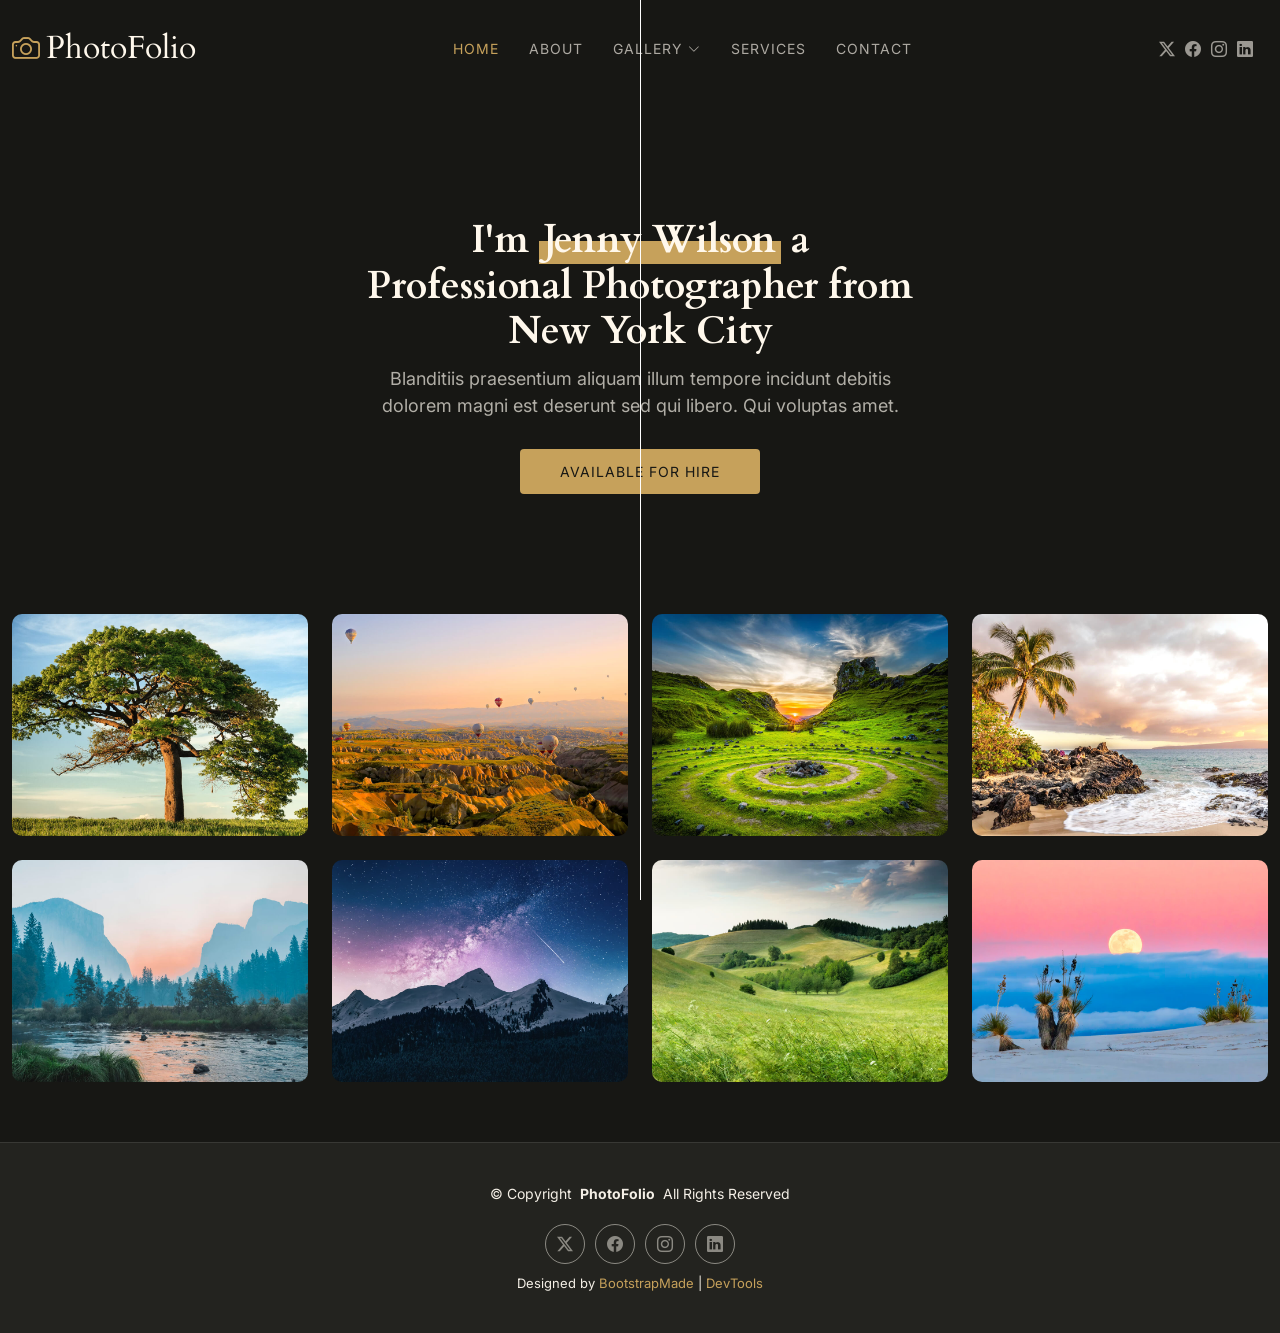
==== index.html @ 6650171d "Add main pages for Golden Frame Studios: index, services, and starter page" ====
<!DOCTYPE html>
<html lang="en">

<head>
  <meta charset="utf-8">
  <meta content="width=device-width, initial-scale=1.0" name="viewport">
  <title>Index - PhotoFolio Bootstrap Template</title>
  <meta name="description" content="">
  <meta name="keywords" content="">

  <!-- Favicons -->
  <link href="assets/img/favicon.png" rel="icon">
  <link href="assets/img/apple-touch-icon.png" rel="apple-touch-icon">

  <!-- Fonts -->
  <link href="https://fonts.googleapis.com" rel="preconnect">
  <link href="https://fonts.gstatic.com" rel="preconnect" crossorigin>
  <link href="https://fonts.googleapis.com/css2?family=Roboto:ital,wght@0,100;0,300;0,400;0,500;0,700;0,900;1,100;1,300;1,400;1,500;1,700;1,900&family=Inter:wght@100;200;300;400;500;600;700;800;900&family=Cardo:ital,wght@0,400;0,700;1,400;1,700&display=swap" rel="stylesheet">

  <!-- Vendor CSS Files -->
  <link href="assets/vendor/bootstrap/css/bootstrap.min.css" rel="stylesheet">
  <link href="assets/vendor/bootstrap-icons/bootstrap-icons.css" rel="stylesheet">
  <link href="assets/vendor/aos/aos.css" rel="stylesheet">
  <link href="assets/vendor/glightbox/css/glightbox.min.css" rel="stylesheet">
  <link href="assets/vendor/swiper/swiper-bundle.min.css" rel="stylesheet">

  <!-- Main CSS File -->
  <link href="assets/css/main.css" rel="stylesheet">

  <!-- =======================================================
  * Template Name: PhotoFolio
  * Template URL: https://bootstrapmade.com/photofolio-bootstrap-photography-website-template/
  * Updated: Aug 07 2024 with Bootstrap v5.3.3
  * Author: BootstrapMade.com
  * License: https://bootstrapmade.com/license/
  ======================================================== -->
</head>

<body class="index-page">

  <header id="header" class="header d-flex align-items-center sticky-top">
    <div class="container-fluid position-relative d-flex align-items-center justify-content-between">

      <a href="index.html" class="logo d-flex align-items-center me-auto me-xl-0">
        <!-- Uncomment the line below if you also wish to use an image logo -->
        <!-- <img src="assets/img/logo.png" alt=""> -->
        <i class="bi bi-camera"></i>
        <h1 class="sitename">PhotoFolio</h1>
      </a>

      <nav id="navmenu" class="navmenu">
        <ul>
          <li><a href="index.html" class="active">Home<br></a></li>
          <li><a href="about.html">About</a></li>
          <li class="dropdown"><a href="gallery.html"><span>Gallery</span> <i class="bi bi-chevron-down toggle-dropdown"></i></a>
            <ul>
              <li><a href="gallery.html">Nature</a></li>
              <li><a href="gallery.html">People</a></li>
              <li><a href="gallery.html">Architecture</a></li>
              <li><a href="gallery.html">Animals</a></li>
              <li><a href="gallery.html">Sports</a></li>
              <li><a href="gallery.html">Travel</a></li>
              <li class="dropdown"><a href="#"><span>Deep Dropdown</span> <i class="bi bi-chevron-down toggle-dropdown"></i></a>
                <ul>
                  <li><a href="#">Deep Dropdown 1</a></li>
                  <li><a href="#">Deep Dropdown 2</a></li>
                  <li><a href="#">Deep Dropdown 3</a></li>
                  <li><a href="#">Deep Dropdown 4</a></li>
                  <li><a href="#">Deep Dropdown 5</a></li>
                </ul>
              </li>
            </ul>
          </li>
          <li><a href="services.html">Services</a></li>
          <li><a href="contact.html">Contact</a></li>
        </ul>
        <i class="mobile-nav-toggle d-xl-none bi bi-list"></i>
      </nav>

      <div class="header-social-links">
        <a href="#" class="twitter"><i class="bi bi-twitter-x"></i></a>
        <a href="#" class="facebook"><i class="bi bi-facebook"></i></a>
        <a href="#" class="instagram"><i class="bi bi-instagram"></i></a>
        <a href="#" class="linkedin"><i class="bi bi-linkedin"></i></a>
      </div>

    </div>
  </header>

  <main class="main">

    <!-- Hero Section -->
    <section id="hero" class="hero section">

      <div class="container">
        <div class="row justify-content-center">
          <div class="col-lg-6 text-center" data-aos="fade-up" data-aos-delay="100">
            <h2><span>I'm </span><span class="underlight">Jenny Wilson</span> a Professional<span> Photographer from New York City</span></h2>
            <p>Blanditiis praesentium aliquam illum tempore incidunt debitis dolorem magni est deserunt sed qui libero. Qui voluptas amet.</p>
            <a href="contact.html" class="btn-get-started">Available for Hire<br></a>
          </div>
        </div>
      </div>

    </section><!-- /Hero Section -->

    <!-- Gallery Section -->
    <section id="gallery" class="gallery section">

      <div class="container-fluid" data-aos="fade-up" data-aos-delay="100">

        <div class="row gy-4 justify-content-center">

          <div class="col-xl-3 col-lg-4 col-md-6">
            <div class="gallery-item h-100">
              <img src="assets/img/gallery/gallery-1.jpg" class="img-fluid" alt="">
              <div class="gallery-links d-flex align-items-center justify-content-center">
                <a href="assets/img/gallery/gallery-1.jpg" title="Gallery 1" class="glightbox preview-link"><i class="bi bi-arrows-angle-expand"></i></a>
                <a href="gallery-single.html" class="details-link"><i class="bi bi-link-45deg"></i></a>
              </div>
            </div>
          </div><!-- End Gallery Item -->

          <div class="col-xl-3 col-lg-4 col-md-6">
            <div class="gallery-item h-100">
              <img src="assets/img/gallery/gallery-2.jpg" class="img-fluid" alt="">
              <div class="gallery-links d-flex align-items-center justify-content-center">
                <a href="assets/img/gallery/gallery-2.jpg" title="Gallery 2" class="glightbox preview-link"><i class="bi bi-arrows-angle-expand"></i></a>
                <a href="gallery-single.html" class="details-link"><i class="bi bi-link-45deg"></i></a>
              </div>
            </div>
          </div><!-- End Gallery Item -->

          <div class="col-xl-3 col-lg-4 col-md-6">
            <div class="gallery-item h-100">
              <img src="assets/img/gallery/gallery-3.jpg" class="img-fluid" alt="">
              <div class="gallery-links d-flex align-items-center justify-content-center">
                <a href="assets/img/gallery/gallery-3.jpg" title="Gallery 3" class="glightbox preview-link"><i class="bi bi-arrows-angle-expand"></i></a>
                <a href="gallery-single.html" class="details-link"><i class="bi bi-link-45deg"></i></a>
              </div>
            </div>
          </div><!-- End Gallery Item -->

          <div class="col-xl-3 col-lg-4 col-md-6">
            <div class="gallery-item h-100">
              <img src="assets/img/gallery/gallery-4.jpg" class="img-fluid" alt="">
              <div class="gallery-links d-flex align-items-center justify-content-center">
                <a href="assets/img/gallery/gallery-4.jpg" title="Gallery 4" class="glightbox preview-link"><i class="bi bi-arrows-angle-expand"></i></a>
                <a href="gallery-single.html" class="details-link"><i class="bi bi-link-45deg"></i></a>
              </div>
            </div>
          </div><!-- End Gallery Item -->

          <div class="col-xl-3 col-lg-4 col-md-6">
            <div class="gallery-item h-100">
              <img src="assets/img/gallery/gallery-5.jpg" class="img-fluid" alt="">
              <div class="gallery-links d-flex align-items-center justify-content-center">
                <a href="assets/img/gallery/gallery-5.jpg" title="Gallery 5" class="glightbox preview-link"><i class="bi bi-arrows-angle-expand"></i></a>
                <a href="gallery-single.html" class="details-link"><i class="bi bi-link-45deg"></i></a>
              </div>
            </div>
          </div><!-- End Gallery Item -->

          <div class="col-xl-3 col-lg-4 col-md-6">
            <div class="gallery-item h-100">
              <img src="assets/img/gallery/gallery-6.jpg" class="img-fluid" alt="">
              <div class="gallery-links d-flex align-items-center justify-content-center">
                <a href="assets/img/gallery/gallery-6.jpg" title="Gallery 6" class="glightbox preview-link"><i class="bi bi-arrows-angle-expand"></i></a>
                <a href="gallery-single.html" class="details-link"><i class="bi bi-link-45deg"></i></a>
              </div>
            </div>
          </div><!-- End Gallery Item -->

          <div class="col-xl-3 col-lg-4 col-md-6">
            <div class="gallery-item h-100">
              <img src="assets/img/gallery/gallery-7.jpg" class="img-fluid" alt="">
              <div class="gallery-links d-flex align-items-center justify-content-center">
                <a href="assets/img/gallery/gallery-7.jpg" title="Gallery 7" class="glightbox preview-link"><i class="bi bi-arrows-angle-expand"></i></a>
                <a href="gallery-single.html" class="details-link"><i class="bi bi-link-45deg"></i></a>
              </div>
            </div>
          </div><!-- End Gallery Item -->

          <div class="col-xl-3 col-lg-4 col-md-6">
            <div class="gallery-item h-100">
              <img src="assets/img/gallery/gallery-8-2.jpg" class="img-fluid" alt="">
              <div class="gallery-links d-flex align-items-center justify-content-center">
                <a href="assets/img/gallery/gallery-8-2.jpg" title="Gallery 8" class="glightbox preview-link"><i class="bi bi-arrows-angle-expand"></i></a>
                <a href="gallery-single.html" class="details-link"><i class="bi bi-link-45deg"></i></a>
              </div>
            </div>
          </div><!-- End Gallery Item -->

        </div>

      </div>

    </section><!-- /Gallery Section -->

  </main>

  <footer id="footer" class="footer">

    <div class="container">
      <div class="copyright text-center ">
        <p>© <span>Copyright</span> <strong class="px-1 sitename">PhotoFolio</strong> <span>All Rights Reserved</span></p>
      </div>
      <div class="social-links d-flex justify-content-center">
        <a href=""><i class="bi bi-twitter-x"></i></a>
        <a href=""><i class="bi bi-facebook"></i></a>
        <a href=""><i class="bi bi-instagram"></i></a>
        <a href=""><i class="bi bi-linkedin"></i></a>
      </div>
      <div class="credits">
        <!-- All the links in the footer should remain intact. -->
        <!-- You can delete the links only if you've purchased the pro version. -->
        <!-- Licensing information: https://bootstrapmade.com/license/ -->
        <!-- Purchase the pro version with working PHP/AJAX contact form: [buy-url] -->
        Designed by <a href="https://bootstrapmade.com/">BootstrapMade</a> | <a href="https://bootstrapmade.com/tools/">DevTools</a>
      </div>
    </div>

  </footer>

  <!-- Scroll Top -->
  <a href="#" id="scroll-top" class="scroll-top d-flex align-items-center justify-content-center"><i class="bi bi-arrow-up-short"></i></a>

  <!-- Preloader -->
  <div id="preloader">
    <div class="line"></div>
  </div>

  <!-- Vendor JS Files -->
  <script src="assets/vendor/bootstrap/js/bootstrap.bundle.min.js"></script>
  <script src="assets/vendor/php-email-form/validate.js"></script>
  <script src="assets/vendor/aos/aos.js"></script>
  <script src="assets/vendor/glightbox/js/glightbox.min.js"></script>
  <script src="assets/vendor/swiper/swiper-bundle.min.js"></script>

  <!-- Main JS File -->
  <script src="assets/js/main.js"></script>

</body>

</html>
---- assets/css/main.css ----
/**
* Template Name: PhotoFolio
* Template URL: https://bootstrapmade.com/photofolio-bootstrap-photography-website-template/
* Updated: Aug 07 2024 with Bootstrap v5.3.3
* Author: BootstrapMade.com
* License: https://bootstrapmade.com/license/
*/

/*--------------------------------------------------------------
# Font & Color Variables
# Help: https://bootstrapmade.com/color-system/
--------------------------------------------------------------*/
/* Fonts */
:root {
  --default-font: "Inter", system-ui, -apple-system, "Segoe UI", sans-serif;
  --heading-font: "Cardo", Georgia, serif;
  --nav-font: "Inter", sans-serif;
}

/* Global Colors */
:root {
  --background-color: #171714;
  --default-color: #F4EFE6;
  --heading-color: #FFF8EC;
  --accent-color: #C6A15B;
  --surface-color: #24221D;
  --contrast-color: #171714;
}

/* Navigation Colors */
:root {
  --nav-color: rgba(244, 239, 230, 0.68);
  --nav-hover-color: #C6A15B;
  --nav-mobile-background-color: #24221D;
  --nav-dropdown-background-color: #24221D;
  --nav-dropdown-color: rgba(244, 239, 230, 0.75);
  --nav-dropdown-hover-color: #C6A15B;
}

/* Color Presets */
.light-background {
  --background-color: #24221D;
  --surface-color: #302D26;
}

.dark-background {
  --background-color: #11110F;
  --default-color: #F4EFE6;
  --heading-color: #FFF8EC;
  --surface-color: #1F1D19;
  --contrast-color: #171714;
}

/* Smooth Scroll */
:root {
  scroll-behavior: smooth;
}

/*--------------------------------------------------------------
# General Styling & Shared Classes
--------------------------------------------------------------*/
body {
  color: var(--default-color);
  background-color: var(--background-color);
  font-family: var(--default-font);
}

a {
  color: var(--accent-color);
  text-decoration: none;
  transition: 0.3s;
}

a:hover {
  color: color-mix(in srgb, var(--accent-color), transparent 25%);
  text-decoration: none;
}

h1,
h2,
h3,
h4,
h5,
h6 {
  color: var(--heading-color);
  font-family: var(--heading-font);
}

/* PHP Email Form Messages
------------------------------*/
.php-email-form .error-message {
  display: none;
  background: #df1529;
  color: #ffffff;
  text-align: left;
  padding: 15px;
  margin-bottom: 24px;
  font-weight: 600;
}

.php-email-form .sent-message {
  display: none;
  color: #ffffff;
  background: #059652;
  text-align: center;
  padding: 15px;
  margin-bottom: 24px;
  font-weight: 600;
}

.php-email-form .loading {
  display: none;
  background: var(--surface-color);
  text-align: center;
  padding: 15px;
  margin-bottom: 24px;
}

.php-email-form .loading:before {
  content: "";
  display: inline-block;
  border-radius: 50%;
  width: 24px;
  height: 24px;
  margin: 0 10px -6px 0;
  border: 3px solid var(--accent-color);
  border-top-color: var(--surface-color);
  animation: php-email-form-loading 1s linear infinite;
}

@keyframes php-email-form-loading {
  0% {
    transform: rotate(0deg);
  }

  100% {
    transform: rotate(360deg);
  }
}

/*--------------------------------------------------------------
# Global Header
--------------------------------------------------------------*/
.header {
  color: var(--default-color);
  background-color: var(--background-color);
  padding: 20px 0;
  transition: all 0.5s;
  z-index: 997;
  border-bottom: 1px solid var(--background-color);
}

.header .logo {
  line-height: 1;
}

.header .logo img {
  max-height: 36px;
  margin-right: 8px;
}

.header .logo h1 {
  font-size: 32px;
  margin: 0;
  font-weight: 400;
  color: var(--heading-color);
}

.header .logo i {
  font-size: 28px;
  margin-right: 6px;
}

.header .header-social-links {
  padding-right: 15px;
}

.header .header-social-links a {
  color: color-mix(in srgb, var(--default-color), transparent 40%);
  padding-left: 6px;
  display: inline-block;
  transition: 0.3s;
  font-size: 16px;
}

.header .header-social-links a:hover {
  color: var(--accent-color);
}

.header .header-social-links a i {
  line-height: 0px;
}

@media (max-width: 1200px) {
  .header .logo {
    order: 1;
  }

  .header .logo h1 {
    font-size: 26px;
  }

  .header .logo i {
    font-size: 20px;
  }

  .header .header-social-links {
    order: 2;
  }

  .header .header-social-links a {
    font-size: 16px;
  }

  .header .navmenu {
    order: 3;
  }
}

.scrolled .header {
  border-color: color-mix(in srgb, var(--background-color) 90%, white 20%);
}

/*--------------------------------------------------------------
# Navigation Menu
--------------------------------------------------------------*/
/* Navmenu - Desktop */
@media (min-width: 1200px) {
  .navmenu {
    padding: 0;
  }

  .navmenu ul {
    margin: 0;
    padding: 0;
    display: flex;
    list-style: none;
    align-items: center;
  }

  .navmenu li {
    position: relative;
  }

  .navmenu a,
  .navmenu a:focus {
    color: var(--nav-color);
    padding: 18px 15px;
    font-size: 14px;
    font-family: var(--nav-font);
    font-weight: 400;
    display: flex;
    align-items: center;
    justify-content: space-between;
    white-space: nowrap;
    transition: 0.3s;
    text-transform: uppercase;
    letter-spacing: 1px;
  }

  .navmenu a i,
  .navmenu a:focus i {
    font-size: 12px;
    line-height: 0;
    margin-left: 5px;
    transition: 0.3s;
  }

  .navmenu li:last-child a {
    padding-right: 0;
  }

  .navmenu li:hover>a,
  .navmenu .active,
  .navmenu .active:focus {
    color: var(--nav-hover-color);
  }

  .navmenu .dropdown ul {
    margin: 0;
    padding: 10px 0;
    background: var(--nav-dropdown-background-color);
    display: block;
    position: absolute;
    visibility: hidden;
    left: 14px;
    top: 130%;
    opacity: 0;
    transition: 0.3s;
    border-radius: 4px;
    z-index: 99;
  }

  .navmenu .dropdown ul li {
    min-width: 200px;
  }

  .navmenu .dropdown ul a {
    padding: 10px 20px;
    font-size: 15px;
    text-transform: none;
    color: var(--nav-dropdown-color);
  }

  .navmenu .dropdown ul a i {
    font-size: 12px;
  }

  .navmenu .dropdown ul a:hover,
  .navmenu .dropdown ul .active:hover,
  .navmenu .dropdown ul li:hover>a {
    color: var(--nav-dropdown-hover-color);
  }

  .navmenu .dropdown:hover>ul {
    opacity: 1;
    top: 100%;
    visibility: visible;
  }

  .navmenu .dropdown .dropdown ul {
    top: 0;
    left: -90%;
    visibility: hidden;
  }

  .navmenu .dropdown .dropdown:hover>ul {
    opacity: 1;
    top: 0;
    left: -100%;
    visibility: visible;
  }
}

/* Navmenu - Mobile */
@media (max-width: 1199px) {
  .mobile-nav-toggle {
    color: var(--nav-color);
    font-size: 28px;
    line-height: 0;
    margin-right: 10px;
    cursor: pointer;
    transition: color 0.3s;
  }

  .navmenu {
    padding: 0;
    z-index: 9997;
  }

  .navmenu ul {
    display: none;
    position: absolute;
    inset: 60px 20px 20px 20px;
    padding: 10px 0;
    margin: 0;
    border-radius: 6px;
    background-color: var(--nav-mobile-background-color);
    overflow-y: auto;
    transition: 0.3s;
    z-index: 9998;
    box-shadow: 0px 0px 30px rgba(0, 0, 0, 0.1);
  }

  .navmenu a,
  .navmenu a:focus {
    color: var(--nav-dropdown-color);
    padding: 10px 20px;
    font-family: var(--nav-font);
    font-size: 17px;
    font-weight: 500;
    display: flex;
    align-items: center;
    justify-content: space-between;
    white-space: nowrap;
    transition: 0.3s;
  }

  .navmenu a i,
  .navmenu a:focus i {
    font-size: 12px;
    line-height: 0;
    margin-left: 5px;
    width: 30px;
    height: 30px;
    display: flex;
    align-items: center;
    justify-content: center;
    border-radius: 50%;
    transition: 0.3s;
    background-color: color-mix(in srgb, var(--accent-color), transparent 90%);
  }

  .navmenu a i:hover,
  .navmenu a:focus i:hover {
    background-color: var(--accent-color);
    color: var(--contrast-color);
  }

  .navmenu a:hover,
  .navmenu .active,
  .navmenu .active:focus {
    color: var(--nav-dropdown-hover-color);
  }

  .navmenu .active i,
  .navmenu .active:focus i {
    background-color: var(--accent-color);
    color: var(--contrast-color);
    transform: rotate(180deg);
  }

  .navmenu .dropdown ul {
    position: static;
    display: none;
    z-index: 99;
    padding: 10px 0;
    margin: 10px 20px;
    background-color: var(--nav-dropdown-background-color);
    border: 1px solid color-mix(in srgb, var(--default-color), transparent 90%);
    box-shadow: none;
    transition: all 0.5s ease-in-out;
  }

  .navmenu .dropdown ul ul {
    background-color: rgba(33, 37, 41, 0.1);
  }

  .navmenu .dropdown>.dropdown-active {
    display: block;
    background-color: rgba(33, 37, 41, 0.03);
  }

  .mobile-nav-active {
    overflow: hidden;
  }

  .mobile-nav-active .mobile-nav-toggle {
    color: #fff;
    position: absolute;
    font-size: 32px;
    top: 15px;
    right: 15px;
    margin-right: 0;
    z-index: 9999;
  }

  .mobile-nav-active .navmenu {
    position: fixed;
    overflow: hidden;
    inset: 0;
    background: rgba(33, 37, 41, 0.8);
    transition: 0.3s;
  }

  .mobile-nav-active .navmenu>ul {
    display: block;
  }
}

/*--------------------------------------------------------------
# Global Footer
--------------------------------------------------------------*/
.footer {
  --background-color: color-mix(in srgb, var(--default-color), transparent 95%);
  border-top: 1px solid color-mix(in srgb, var(--default-color), transparent 90%);
  color: var(--default-color);
  background-color: var(--background-color);
  font-size: 14px;
  padding: 40px 0;
  position: relative;
}

.footer .copyright p {
  margin-bottom: 0;
}

.footer .social-links {
  margin-top: 20px;
}

.footer .social-links a {
  display: flex;
  align-items: center;
  justify-content: center;
  width: 40px;
  height: 40px;
  border-radius: 50%;
  border: 1px solid color-mix(in srgb, var(--default-color), transparent 50%);
  font-size: 16px;
  color: color-mix(in srgb, var(--default-color), transparent 50%);
  margin: 0 5px;
  transition: 0.3s;
}

.footer .social-links a:hover {
  color: var(--accent-color);
  border-color: var(--accent-color);
}

.footer .credits {
  margin-top: 10px;
  font-size: 13px;
  text-align: center;
}

/*--------------------------------------------------------------
# Preloader
--------------------------------------------------------------*/
#preloader {
  display: flex;
  position: fixed;
  inset: 0;
  width: 100%;
  height: 100vh;
  z-index: 99999;
}

#preloader:before,
#preloader:after {
  content: "";
  background-color: #000000;
  position: absolute;
  inset: 0;
  width: 50%;
  height: 100%;
  transition: all 0.3s ease 0s;
  z-index: -1;
}

#preloader:after {
  left: auto;
  right: 0;
}

#preloader .line {
  position: relative;
  overflow: hidden;
  margin: auto;
  width: 1px;
  height: 280px;
  transition: all 0.8s ease 0s;
}

#preloader .line:before {
  content: "";
  position: absolute;
  background-color: #ffffff;
  left: 0;
  top: 50%;
  width: 1px;
  height: 0%;
  transform: translateY(-50%);
  animation: lineincrease 1000ms ease-in-out 0s forwards;
}

#preloader .line:after {
  content: "";
  position: absolute;
  background-color: color-mix(in srgb, var(--default-color), transparent 95%);
  left: 0;
  top: 0;
  width: 1px;
  height: 100%;
  transform: translateY(-100%);
  animation: linemove 1200ms linear 0s infinite;
  animation-delay: 2000ms;
}

#preloader.loaded .line {
  opacity: 0;
  height: 100% !important;
}

#preloader.loaded .line:after {
  opacity: 0;
}

#preloader.loaded:before,
#preloader.loaded:after {
  animation: preloaderfinish 300ms ease-in-out 500ms forwards;
}

@keyframes lineincrease {
  0% {
    height: 0%;
  }

  100% {
    height: 100%;
  }
}

@keyframes linemove {
  0% {
    transform: translateY(200%);
  }

  100% {
    transform: translateY(-100%);
  }
}

@keyframes preloaderfinish {
  0% {
    width: 5 0%;
  }

  100% {
    width: 0%;
  }
}

/*--------------------------------------------------------------
# Scroll Top Button
--------------------------------------------------------------*/
.scroll-top {
  position: fixed;
  visibility: hidden;
  opacity: 0;
  right: 15px;
  bottom: -15px;
  z-index: 99999;
  background-color: var(--accent-color);
  width: 44px;
  height: 44px;
  border-radius: 50px;
  transition: all 0.4s;
}

.scroll-top i {
  font-size: 24px;
  color: var(--default-color);
  line-height: 0;
}

.scroll-top:hover {
  background-color: color-mix(in srgb, var(--accent-color), transparent 20%);
}

.scroll-top.active {
  visibility: visible;
  opacity: 1;
  bottom: 15px;
}

/*--------------------------------------------------------------
# Disable aos animation delay on mobile devices
--------------------------------------------------------------*/
@media screen and (max-width: 768px) {
  [data-aos-delay] {
    transition-delay: 0 !important;
  }
}

/*--------------------------------------------------------------
# Global Page Titles & Breadcrumbs
--------------------------------------------------------------*/
.page-title {
  color: var(--default-color);
  background-color: var(--background-color);
  position: relative;
}

.page-title .heading {
  padding: 80px 0;
  border-top: 1px solid color-mix(in srgb, var(--default-color), transparent 90%);
}

.page-title .heading h1 {
  font-size: 64px;
  font-weight: 400;
}

.page-title .heading .cta-btn {
  color: var(--default-color);
  background: var(--accent-color);
  font-weight: 400;
  font-size: 14px;
  display: inline-block;
  margin-top: 20px;
  padding: 12px 40px;
  border-radius: 4px;
  transition: 0.5s;
  text-transform: uppercase;
  letter-spacing: 1px;
}

.page-title .heading .cta-btn:hover {
  background-color: color-mix(in srgb, var(--accent-color) 90%, white 10%);
}

.page-title nav {
  background-color: color-mix(in srgb, var(--default-color), transparent 90%);
  padding: 20px 0;
}

.page-title nav ol {
  display: flex;
  flex-wrap: wrap;
  list-style: none;
  margin: 0;
  font-size: 16px;
  font-weight: 600;
}

.page-title nav ol li+li {
  padding-left: 10px;
}

.page-title nav ol li+li::before {
  content: "/";
  display: inline-block;
  padding-right: 10px;
  color: color-mix(in srgb, var(--default-color), transparent 70%);
}

/*--------------------------------------------------------------
# Global Sections
--------------------------------------------------------------*/
section,
.section {
  color: var(--default-color);
  background-color: var(--background-color);
  padding: 60px 0;
  scroll-margin-top: 100px;
  overflow: clip;
}

@media (max-width: 1199px) {

  section,
  .section {
    scroll-margin-top: 66px;
  }
}

/*--------------------------------------------------------------
# Global Section Titles
--------------------------------------------------------------*/
.section-title {
  padding-bottom: 60px;
  position: relative;
}

.section-title h2 {
  font-size: 14px;
  font-weight: 400;
  padding: 0;
  line-height: 1px;
  margin: 0;
  letter-spacing: 1.5px;
  text-transform: uppercase;
  color: color-mix(in srgb, var(--default-color), transparent 50%);
  position: relative;
  font-family: var(--default-font);
}

.section-title h2::after {
  content: "";
  width: 120px;
  height: 1px;
  display: inline-block;
  background: var(--accent-color);
  margin: 4px 10px;
}

.section-title p {
  color: var(--heading-color);
  margin: 0;
  font-size: 36px;
  font-weight: 400;
  font-family: var(--heading-font);
}

/*--------------------------------------------------------------
# Hero Section
--------------------------------------------------------------*/
.hero {
  width: 100%;
  min-height: 30vh;
  position: relative;
  padding: 120px 0 60px 0;
  display: flex;
  align-items: center;
}

.hero h2 {
  margin: 0 0 10px 0;
  font-size: 38px;
  font-weight: 700;
}

.hero h2 .underlight {
  position: relative;
  z-index: 1;
  padding: 0 5px;
  display: inline-block;
}

.hero h2 .underlight:before {
  content: "";
  position: absolute;
  height: 50%;
  bottom: 0;
  left: 0;
  right: 0;
  background: var(--accent-color);
  z-index: -1;
}

.hero p {
  color: color-mix(in srgb, var(--default-color), transparent 30%);
  margin-bottom: 30px;
  font-size: 18px;
}

@media (max-width: 768px) {
  .hero h2 {
    font-size: 32px;
  }
}

.hero .btn-get-started {
  color: var(--contrast-color);
  background: var(--accent-color);
  font-weight: 400;
  font-size: 14px;
  display: inline-block;
  padding: 12px 40px;
  border-radius: 4px;
  transition: 0.5s;
  text-transform: uppercase;
  letter-spacing: 1px;
}

.hero .btn-get-started:hover {
  background-color: color-mix(in srgb, var(--accent-color) 90%, white 10%);
}

/*--------------------------------------------------------------
# Gallery Section
--------------------------------------------------------------*/
.gallery .gallery-item {
  position: relative;
  overflow: hidden;
  border-radius: 10px;
}

.gallery .gallery-item img {
  transition: 0.3s;
}

.gallery .gallery-links {
  position: absolute;
  inset: 0;
  opacity: 0;
  transition: all ease-in-out 0.3s;
  background: rgba(0, 0, 0, 0.6);
  z-index: 3;
}

.gallery .gallery-links .preview-link,
.gallery .gallery-links .details-link {
  font-size: 20px;
  color: rgba(255, 255, 255, 0.5);
  transition: 0.3s;
  line-height: 1.2;
  margin: 30px 8px 0 8px;
}

.gallery .gallery-links .preview-link:hover,
.gallery .gallery-links .details-link:hover {
  color: #ffffff;
}

.gallery .gallery-links .details-link {
  font-size: 30px;
  line-height: 0;
}

.gallery .gallery-item:hover .gallery-links {
  opacity: 1;
}

.gallery .gallery-item:hover .preview-link,
.gallery .gallery-item:hover .details-link {
  margin-top: 0;
}

.gallery .gallery-item:hover img {
  transform: scale(1.1);
}

.glightbox-clean .gslide-description {
  background: #272727;
}

.glightbox-clean .gslide-title {
  color: rgba(255, 255, 255, 0.8);
  margin: 0;
}

/*--------------------------------------------------------------
# About Section
--------------------------------------------------------------*/
.about .content h2 {
  font-weight: 700;
  font-size: 24px;
}

.about .content ul {
  list-style: none;
  padding: 0;
}

.about .content ul li {
  margin-bottom: 20px;
  display: flex;
  align-items: center;
}

.about .content ul strong {
  margin-right: 10px;
}

.about .content ul i {
  font-size: 16px;
  margin-right: 5px;
  color: var(--accent-color);
  line-height: 0;
}

/*--------------------------------------------------------------
# Testimonials Section
--------------------------------------------------------------*/
.testimonials .testimonial-item {
  background-color: var(--surface-color);
  box-shadow: 0px 0 20px rgba(0, 0, 0, 0.1);
  box-sizing: content-box;
  padding: 30px;
  margin: 40px 30px;
  min-height: 320px;
  display: flex;
  flex-direction: column;
  text-align: center;
  transition: 0.3s;
}

.testimonials .testimonial-item .stars {
  margin-bottom: 15px;
}

.testimonials .testimonial-item .stars i {
  color: #ffc107;
  margin: 0 1px;
}

.testimonials .testimonial-item .testimonial-img {
  width: 90px;
  border-radius: 50%;
  border: 4px solid var(--background-color);
  margin: 0 auto;
}

.testimonials .testimonial-item h3 {
  font-size: 18px;
  font-weight: bold;
  margin: 10px 0 5px 0;
}

.testimonials .testimonial-item h4 {
  font-size: 14px;
  color: color-mix(in srgb, var(--default-color), transparent 40%);
  margin: 0;
}

.testimonials .testimonial-item p {
  font-style: italic;
  margin: 0 auto 15px auto;
}

.testimonials .swiper-wrapper {
  height: auto;
}

.testimonials .swiper-pagination {
  margin-top: 20px;
  position: relative;
}

.testimonials .swiper-pagination .swiper-pagination-bullet {
  width: 12px;
  height: 12px;
  background-color: color-mix(in srgb, var(--default-color), transparent 85%);
  opacity: 1;
}

.testimonials .swiper-pagination .swiper-pagination-bullet-active {
  background-color: var(--accent-color);
}

.testimonials .swiper-slide {
  opacity: 0.3;
}

@media (max-width: 1199px) {
  .testimonials .swiper-slide-active {
    opacity: 1;
  }

  .testimonials .swiper-pagination {
    margin-top: 0;
  }

  .testimonials .testimonial-item {
    margin: 40px 20px;
  }
}

@media (min-width: 1200px) {
  .testimonials .swiper-slide-next {
    opacity: 1;
    transform: scale(1.12);
  }
}

/*--------------------------------------------------------------
# Gallery Details Section
--------------------------------------------------------------*/
.gallery-details .portfolio-details-slider img {
  width: 100%;
}

.gallery-details .swiper-wrapper {
  height: auto;
}

.gallery-details .swiper-button-prev,
.gallery-details .swiper-button-next {
  width: 48px;
  height: 48px;
}

.gallery-details .swiper-button-prev:after,
.gallery-details .swiper-button-next:after {
  color: rgba(255, 255, 255, 0.8);
  background-color: rgba(0, 0, 0, 0.15);
  font-size: 24px;
  border-radius: 50%;
  width: 48px;
  height: 48px;
  display: flex;
  align-items: center;
  justify-content: center;
  transition: 0.3s;
}

.gallery-details .swiper-button-prev:hover:after,
.gallery-details .swiper-button-next:hover:after {
  background-color: rgba(0, 0, 0, 0.3);
}

@media (max-width: 575px) {

  .gallery-details .swiper-button-prev,
  .gallery-details .swiper-button-next {
    display: none;
  }
}

.gallery-details .swiper-pagination {
  margin-top: 20px;
  position: relative;
}

.gallery-details .swiper-pagination .swiper-pagination-bullet {
  width: 10px;
  height: 10px;
  background-color: color-mix(in srgb, var(--default-color), transparent 85%);
  opacity: 1;
}

.gallery-details .swiper-pagination .swiper-pagination-bullet-active {
  background-color: var(--accent-color);
}

.gallery-details .portfolio-info h3 {
  font-size: 22px;
  font-weight: 700;
  margin-bottom: 20px;
  padding-bottom: 20px;
  position: relative;
}

.gallery-details .portfolio-info h3:after {
  content: "";
  position: absolute;
  display: block;
  width: 50px;
  height: 3px;
  background: var(--accent-color);
  left: 0;
  bottom: 0;
}

.gallery-details .portfolio-info ul {
  list-style: none;
  padding: 0;
  font-size: 15px;
}

.gallery-details .portfolio-info ul li {
  display: flex;
  flex-direction: column;
  padding-bottom: 15px;
}

.gallery-details .portfolio-info ul strong {
  text-transform: uppercase;
  font-weight: 400;
  color: color-mix(in srgb, var(--default-color), transparent 50%);
  font-size: 14px;
}

.gallery-details .portfolio-info .btn-visit {
  padding: 8px 40px;
  background: var(--accent-color);
  color: var(--contrast-color);
  border-radius: 50px;
  transition: 0.3s;
}

.gallery-details .portfolio-info .btn-visit:hover {
  background: color-mix(in srgb, var(--accent-color), transparent 20%);
}

.gallery-details .portfolio-description h2 {
  font-size: 26px;
  font-weight: 700;
  margin-bottom: 20px;
}

.gallery-details .portfolio-description p {
  padding: 0;
}

.gallery-details .portfolio-description .testimonial-item {
  padding: 30px 30px 0 30px;
  position: relative;
  background: color-mix(in srgb, var(--default-color), transparent 97%);
  margin-bottom: 50px;
}

.gallery-details .portfolio-description .testimonial-item .testimonial-img {
  width: 90px;
  border-radius: 50px;
  border: 6px solid var(--background-color);
  float: left;
  margin: 0 10px 0 0;
}

.gallery-details .portfolio-description .testimonial-item h3 {
  font-size: 18px;
  font-weight: bold;
  margin: 15px 0 5px 0;
  padding-top: 20px;
}

.gallery-details .portfolio-description .testimonial-item h4 {
  font-size: 14px;
  color: #6c757d;
  margin: 0;
}

.gallery-details .portfolio-description .testimonial-item .quote-icon-left,
.gallery-details .portfolio-description .testimonial-item .quote-icon-right {
  color: color-mix(in srgb, var(--accent-color), transparent 50%);
  font-size: 26px;
  line-height: 0;
}

.gallery-details .portfolio-description .testimonial-item .quote-icon-left {
  display: inline-block;
  left: -5px;
  position: relative;
}

.gallery-details .portfolio-description .testimonial-item .quote-icon-right {
  display: inline-block;
  right: -5px;
  position: relative;
  top: 10px;
  transform: scale(-1, -1);
}

.gallery-details .portfolio-description .testimonial-item p {
  font-style: italic;
  margin: 0 0 15px 0 0 0;
  padding: 0;
}

/*--------------------------------------------------------------
# Services Section
--------------------------------------------------------------*/
.services .service-item {
  background-color: var(--surface-color);
  padding: 50px 30px;
  transition: all 0.3s ease-in-out;
  height: 100%;
  position: relative;
  z-index: 1;
}

.services .service-item:before {
  content: "";
  position: absolute;
  background: var(--accent-color);
  inset: 100% 0 0 0;
  transition: all 0.3s;
  z-index: -1;
}

.services .service-item .icon {
  margin-bottom: 15px;
}

.services .service-item .icon i {
  color: var(--default-color);
  background-color: var(--accent-color);
  font-size: 24px;
  width: 56px;
  height: 56px;
  display: flex;
  align-items: center;
  justify-content: center;
  border-radius: 50%;
  transition: ease-in-out 0.3s;
}

.services .service-item h4 {
  font-weight: 700;
  margin-bottom: 15px;
  font-size: 20px;
  font-family: var(--default-font);
}

.services .service-item h4 a {
  color: var(--heading-color);
  transition: ease-in-out 0.3s;
}

.services .service-item p {
  line-height: 24px;
  font-size: 14px;
  margin-bottom: 0;
  transition: ease-in-out 0.3s;
}

.services .service-item:hover h4 a,
.services .service-item:hover p {
  color: var(--default-color);
}

.services .service-item:hover i {
  color: var(--accent-color);
  background-color: var(--default-color);
}

.services .service-item:hover:before {
  background: var(--accent-color);
  inset: 0;
  border-radius: 0px;
}

/*--------------------------------------------------------------
# Pricing Section
--------------------------------------------------------------*/
.pricing .pricing-item {
  border-bottom: 1px dashed color-mix(in srgb, var(--default-color), transparent 60%);
  width: 100%;
  height: 100%;
  padding: 0 0 15px 0;
}

.pricing .pricing-item h3 {
  margin: 0;
  font-size: 20px;
  font-weight: 600;
}

.pricing .pricing-item h4 {
  margin: 0;
  font-size: 18px;
  color: var(--accent-color);
}

/*--------------------------------------------------------------
# Contact Section
--------------------------------------------------------------*/
.contact .info-wrap {
  margin-bottom: 30px;
}

.contact .info-item i {
  font-size: 20px;
  color: var(--accent-color);
  width: 56px;
  height: 56px;
  display: flex;
  justify-content: center;
  align-items: center;
  transition: all 0.3s ease-in-out;
  border-radius: 50%;
  border: 1px solid color-mix(in srgb, var(--accent-color), transparent 40%);
  margin-right: 15px;
}

.contact .info-item h3 {
  font-size: 18px;
  font-weight: 700;
  margin: 0 0 5px 0;
  font-family: var(--default-font);
}

.contact .info-item p {
  padding: 0;
  margin-bottom: 0;
  font-size: 14px;
}

.contact .info-item:hover i {
  background: var(--accent-color);
  color: var(--contrast-color);
}

@media (max-width: 575px) {
  .contact .php-email-form {
    padding: 20px;
  }
}

.contact .php-email-form input[type=text],
.contact .php-email-form input[type=email],
.contact .php-email-form textarea {
  font-size: 14px;
  padding: 10px 15px;
  box-shadow: none;
  border-radius: 0;
  color: var(--default-color);
  background-color: var(--surface-color);
  border-color: color-mix(in srgb, var(--default-color), transparent 80%);
}

.contact .php-email-form input[type=text]:focus,
.contact .php-email-form input[type=email]:focus,
.contact .php-email-form textarea:focus {
  border-color: var(--accent-color);
}

.contact .php-email-form input[type=text]::placeholder,
.contact .php-email-form input[type=email]::placeholder,
.contact .php-email-form textarea::placeholder {
  color: color-mix(in srgb, var(--default-color), transparent 70%);
}

.contact .php-email-form button[type=submit] {
  color: var(--default-color);
  background: var(--accent-color);
  font-weight: 400;
  font-size: 14px;
  display: inline-block;
  margin-top: 20px;
  padding: 14px 40px;
  border: 0;
  border-radius: 4px;
  transition: 0.5s;
  text-transform: uppercase;
  letter-spacing: 1px;
}

.contact .php-email-form button[type=submit]:hover {
  background-color: color-mix(in srgb, var(--accent-color) 90%, white 10%);
}

/*--------------------------------------------------------------
# Starter Section Section
--------------------------------------------------------------*/
.starter-section {
  /* Add your styles here */
}
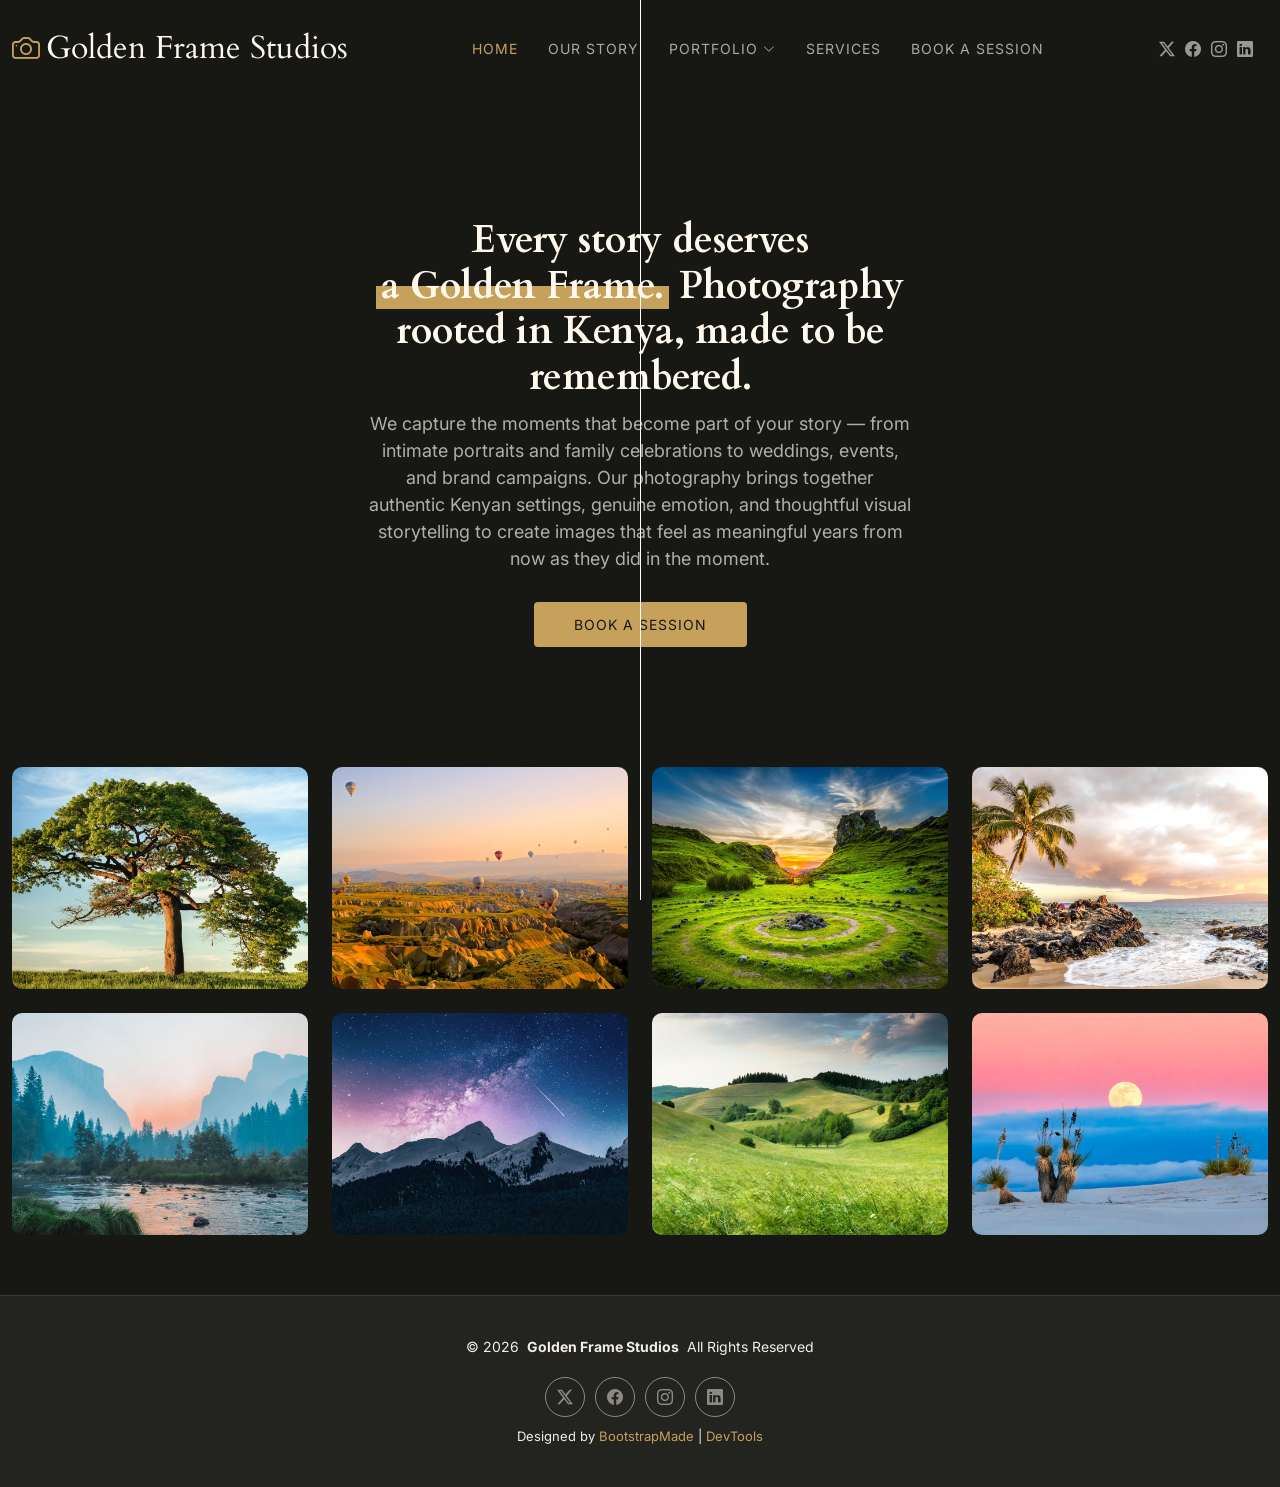
==== commit e6e371b0: "Remove unused gallery single and starter page files; add main index page for Golden Frame Studios" ====
--- a/index.html
+++ b/index.html
@@ -1,12 +1,14 @@
 <!DOCTYPE html>
-<html lang="en">
+<html lang="en-KE">
 
 <head>
   <meta charset="utf-8">
   <meta content="width=device-width, initial-scale=1.0" name="viewport">
-  <title>Index - PhotoFolio Bootstrap Template</title>
-  <meta name="description" content="">
-  <meta name="keywords" content="">
+  <title>Golden Frame Studios | Photography & Visual Storytelling in Kenya</title>
+  <meta name="description"
+    content="Golden Frame Studios captures weddings, portraits, celebrations, events and brand stories with warmth and style. Photography rooted in Kenya, made to be remembered.">
+  <meta name="keywords"
+    content="Golden Frame Studios, Kenya photography, wedding photography, portrait photography, event photography, brand photography, Kenyan visual storytelling">
 
   <!-- Favicons -->
   <link href="assets/img/favicon.png" rel="icon">
@@ -15,7 +17,9 @@
   <!-- Fonts -->
   <link href="https://fonts.googleapis.com" rel="preconnect">
   <link href="https://fonts.gstatic.com" rel="preconnect" crossorigin>
-  <link href="https://fonts.googleapis.com/css2?family=Roboto:ital,wght@0,100;0,300;0,400;0,500;0,700;0,900;1,100;1,300;1,400;1,500;1,700;1,900&family=Inter:wght@100;200;300;400;500;600;700;800;900&family=Cardo:ital,wght@0,400;0,700;1,400;1,700&display=swap" rel="stylesheet">
+  <link
+    href="https://fonts.googleapis.com/css2?family=Roboto:ital,wght@0,100;0,300;0,400;0,500;0,700;0,900;1,100;1,300;1,400;1,500;1,700;1,900&family=Inter:wght@100;200;300;400;500;600;700;800;900&family=Cardo:ital,wght@0,400;0,700;1,400;1,700&display=swap"
+    rel="stylesheet">
 
   <!-- Vendor CSS Files -->
   <link href="assets/vendor/bootstrap/css/bootstrap.min.css" rel="stylesheet">
@@ -45,43 +49,35 @@
         <!-- Uncomment the line below if you also wish to use an image logo -->
         <!-- <img src="assets/img/logo.png" alt=""> -->
         <i class="bi bi-camera"></i>
-        <h1 class="sitename">PhotoFolio</h1>
+        <h1 class="sitename">Golden Frame Studios</h1>
       </a>
 
       <nav id="navmenu" class="navmenu">
         <ul>
-          <li><a href="index.html" class="active">Home<br></a></li>
-          <li><a href="about.html">About</a></li>
-          <li class="dropdown"><a href="gallery.html"><span>Gallery</span> <i class="bi bi-chevron-down toggle-dropdown"></i></a>
+          <li><a href="index.html" class="active">Home</a></li>
+          <li><a href="about.html">Our Story</a></li>
+          <li class="dropdown"><a href="gallery.html"><span>Portfolio</span> <i
+                class="bi bi-chevron-down toggle-dropdown"></i></a>
             <ul>
-              <li><a href="gallery.html">Nature</a></li>
-              <li><a href="gallery.html">People</a></li>
-              <li><a href="gallery.html">Architecture</a></li>
-              <li><a href="gallery.html">Animals</a></li>
-              <li><a href="gallery.html">Sports</a></li>
-              <li><a href="gallery.html">Travel</a></li>
-              <li class="dropdown"><a href="#"><span>Deep Dropdown</span> <i class="bi bi-chevron-down toggle-dropdown"></i></a>
-                <ul>
-                  <li><a href="#">Deep Dropdown 1</a></li>
-                  <li><a href="#">Deep Dropdown 2</a></li>
-                  <li><a href="#">Deep Dropdown 3</a></li>
-                  <li><a href="#">Deep Dropdown 4</a></li>
-                  <li><a href="#">Deep Dropdown 5</a></li>
-                </ul>
-              </li>
+              <li><a href="gallery.html">Weddings &amp; Celebrations</a></li>
+              <li><a href="gallery.html">Portraits &amp; Families</a></li>
+              <li><a href="gallery.html">Events &amp; Lifestyle</a></li>
+              <li><a href="gallery.html">Brands &amp; Business</a></li>
+              <li><a href="gallery.html">Culture &amp; Heritage</a></li>
+              <li><a href="gallery.html">Landscapes &amp; Wildlife</a></li>
             </ul>
           </li>
           <li><a href="services.html">Services</a></li>
-          <li><a href="contact.html">Contact</a></li>
+          <li><a href="contact.html">Book a Session</a></li>
         </ul>
         <i class="mobile-nav-toggle d-xl-none bi bi-list"></i>
       </nav>
 
       <div class="header-social-links">
-        <a href="#" class="twitter"><i class="bi bi-twitter-x"></i></a>
-        <a href="#" class="facebook"><i class="bi bi-facebook"></i></a>
-        <a href="#" class="instagram"><i class="bi bi-instagram"></i></a>
-        <a href="#" class="linkedin"><i class="bi bi-linkedin"></i></a>
+        <a href="#" class="twitter" aria-label="Golden Frame Studios on X"><i class="bi bi-twitter-x"></i></a>
+        <a href="#" class="facebook" aria-label="Golden Frame Studios on Facebook"><i class="bi bi-facebook"></i></a>
+        <a href="#" class="instagram" aria-label="Golden Frame Studios on Instagram"><i class="bi bi-instagram"></i></a>
+        <a href="#" class="linkedin" aria-label="Golden Frame Studios on LinkedIn"><i class="bi bi-linkedin"></i></a>
       </div>
 
     </div>
@@ -95,9 +91,13 @@
       <div class="container">
         <div class="row justify-content-center">
           <div class="col-lg-6 text-center" data-aos="fade-up" data-aos-delay="100">
-            <h2><span>I'm </span><span class="underlight">Jenny Wilson</span> a Professional<span> Photographer from New York City</span></h2>
-            <p>Blanditiis praesentium aliquam illum tempore incidunt debitis dolorem magni est deserunt sed qui libero. Qui voluptas amet.</p>
-            <a href="contact.html" class="btn-get-started">Available for Hire<br></a>
+            <h2><span>Every story deserves</span> <span class="underlight">a Golden Frame.</span> <span>Photography
+                rooted in Kenya, made to be remembered.</span></h2>
+            <p>We capture the moments that become part of your story — from intimate portraits and family celebrations
+              to weddings, events, and brand campaigns. Our photography brings together authentic Kenyan settings,
+              genuine emotion, and thoughtful visual storytelling to create images that feel as meaningful years from
+              now as they did in the moment.</p>
+            <a href="contact.html" class="btn-get-started">Book a Session</a>
           </div>
         </div>
       </div>
@@ -113,79 +113,95 @@
 
           <div class="col-xl-3 col-lg-4 col-md-6">
             <div class="gallery-item h-100">
-              <img src="assets/img/gallery/gallery-1.jpg" class="img-fluid" alt="">
-              <div class="gallery-links d-flex align-items-center justify-content-center">
-                <a href="assets/img/gallery/gallery-1.jpg" title="Gallery 1" class="glightbox preview-link"><i class="bi bi-arrows-angle-expand"></i></a>
-                <a href="gallery-single.html" class="details-link"><i class="bi bi-link-45deg"></i></a>
-              </div>
-            </div>
-          </div><!-- End Gallery Item -->
-
-          <div class="col-xl-3 col-lg-4 col-md-6">
-            <div class="gallery-item h-100">
-              <img src="assets/img/gallery/gallery-2.jpg" class="img-fluid" alt="">
-              <div class="gallery-links d-flex align-items-center justify-content-center">
-                <a href="assets/img/gallery/gallery-2.jpg" title="Gallery 2" class="glightbox preview-link"><i class="bi bi-arrows-angle-expand"></i></a>
-                <a href="gallery-single.html" class="details-link"><i class="bi bi-link-45deg"></i></a>
-              </div>
-            </div>
-          </div><!-- End Gallery Item -->
-
-          <div class="col-xl-3 col-lg-4 col-md-6">
-            <div class="gallery-item h-100">
-              <img src="assets/img/gallery/gallery-3.jpg" class="img-fluid" alt="">
-              <div class="gallery-links d-flex align-items-center justify-content-center">
-                <a href="assets/img/gallery/gallery-3.jpg" title="Gallery 3" class="glightbox preview-link"><i class="bi bi-arrows-angle-expand"></i></a>
-                <a href="gallery-single.html" class="details-link"><i class="bi bi-link-45deg"></i></a>
-              </div>
-            </div>
-          </div><!-- End Gallery Item -->
-
-          <div class="col-xl-3 col-lg-4 col-md-6">
-            <div class="gallery-item h-100">
-              <img src="assets/img/gallery/gallery-4.jpg" class="img-fluid" alt="">
-              <div class="gallery-links d-flex align-items-center justify-content-center">
-                <a href="assets/img/gallery/gallery-4.jpg" title="Gallery 4" class="glightbox preview-link"><i class="bi bi-arrows-angle-expand"></i></a>
-                <a href="gallery-single.html" class="details-link"><i class="bi bi-link-45deg"></i></a>
-              </div>
-            </div>
-          </div><!-- End Gallery Item -->
-
-          <div class="col-xl-3 col-lg-4 col-md-6">
-            <div class="gallery-item h-100">
-              <img src="assets/img/gallery/gallery-5.jpg" class="img-fluid" alt="">
-              <div class="gallery-links d-flex align-items-center justify-content-center">
-                <a href="assets/img/gallery/gallery-5.jpg" title="Gallery 5" class="glightbox preview-link"><i class="bi bi-arrows-angle-expand"></i></a>
-                <a href="gallery-single.html" class="details-link"><i class="bi bi-link-45deg"></i></a>
-              </div>
-            </div>
-          </div><!-- End Gallery Item -->
-
-          <div class="col-xl-3 col-lg-4 col-md-6">
-            <div class="gallery-item h-100">
-              <img src="assets/img/gallery/gallery-6.jpg" class="img-fluid" alt="">
-              <div class="gallery-links d-flex align-items-center justify-content-center">
-                <a href="assets/img/gallery/gallery-6.jpg" title="Gallery 6" class="glightbox preview-link"><i class="bi bi-arrows-angle-expand"></i></a>
-                <a href="gallery-single.html" class="details-link"><i class="bi bi-link-45deg"></i></a>
-              </div>
-            </div>
-          </div><!-- End Gallery Item -->
-
-          <div class="col-xl-3 col-lg-4 col-md-6">
-            <div class="gallery-item h-100">
-              <img src="assets/img/gallery/gallery-7.jpg" class="img-fluid" alt="">
-              <div class="gallery-links d-flex align-items-center justify-content-center">
-                <a href="assets/img/gallery/gallery-7.jpg" title="Gallery 7" class="glightbox preview-link"><i class="bi bi-arrows-angle-expand"></i></a>
-                <a href="gallery-single.html" class="details-link"><i class="bi bi-link-45deg"></i></a>
-              </div>
-            </div>
-          </div><!-- End Gallery Item -->
-
-          <div class="col-xl-3 col-lg-4 col-md-6">
-            <div class="gallery-item h-100">
-              <img src="assets/img/gallery/gallery-8-2.jpg" class="img-fluid" alt="">
-              <div class="gallery-links d-flex align-items-center justify-content-center">
-                <a href="assets/img/gallery/gallery-8-2.jpg" title="Gallery 8" class="glightbox preview-link"><i class="bi bi-arrows-angle-expand"></i></a>
+              <img src="assets/img/gallery/gallery-1.jpg" class="img-fluid"
+                alt="Golden Frame Studios portfolio photograph 1">
+              <div class="gallery-links d-flex align-items-center justify-content-center">
+                <a href="assets/img/gallery/gallery-1.jpg" title="Golden Frame Studios Portfolio — Photograph 1"
+                  class="glightbox preview-link"><i class="bi bi-arrows-angle-expand"></i></a>
+                <a href="gallery-single.html" class="details-link"><i class="bi bi-link-45deg"></i></a>
+              </div>
+            </div>
+          </div><!-- End Gallery Item -->
+
+          <div class="col-xl-3 col-lg-4 col-md-6">
+            <div class="gallery-item h-100">
+              <img src="assets/img/gallery/gallery-2.jpg" class="img-fluid"
+                alt="Golden Frame Studios portfolio photograph 2">
+              <div class="gallery-links d-flex align-items-center justify-content-center">
+                <a href="assets/img/gallery/gallery-2.jpg" title="Golden Frame Studios Portfolio — Photograph 2"
+                  class="glightbox preview-link"><i class="bi bi-arrows-angle-expand"></i></a>
+                <a href="gallery-single.html" class="details-link"><i class="bi bi-link-45deg"></i></a>
+              </div>
+            </div>
+          </div><!-- End Gallery Item -->
+
+          <div class="col-xl-3 col-lg-4 col-md-6">
+            <div class="gallery-item h-100">
+              <img src="assets/img/gallery/gallery-3.jpg" class="img-fluid"
+                alt="Golden Frame Studios portfolio photograph 3">
+              <div class="gallery-links d-flex align-items-center justify-content-center">
+                <a href="assets/img/gallery/gallery-3.jpg" title="Golden Frame Studios Portfolio — Photograph 3"
+                  class="glightbox preview-link"><i class="bi bi-arrows-angle-expand"></i></a>
+                <a href="gallery-single.html" class="details-link"><i class="bi bi-link-45deg"></i></a>
+              </div>
+            </div>
+          </div><!-- End Gallery Item -->
+
+          <div class="col-xl-3 col-lg-4 col-md-6">
+            <div class="gallery-item h-100">
+              <img src="assets/img/gallery/gallery-4.jpg" class="img-fluid"
+                alt="Golden Frame Studios portfolio photograph 4">
+              <div class="gallery-links d-flex align-items-center justify-content-center">
+                <a href="assets/img/gallery/gallery-4.jpg" title="Golden Frame Studios Portfolio — Photograph 4"
+                  class="glightbox preview-link"><i class="bi bi-arrows-angle-expand"></i></a>
+                <a href="gallery-single.html" class="details-link"><i class="bi bi-link-45deg"></i></a>
+              </div>
+            </div>
+          </div><!-- End Gallery Item -->
+
+          <div class="col-xl-3 col-lg-4 col-md-6">
+            <div class="gallery-item h-100">
+              <img src="assets/img/gallery/gallery-5.jpg" class="img-fluid"
+                alt="Golden Frame Studios portfolio photograph 5">
+              <div class="gallery-links d-flex align-items-center justify-content-center">
+                <a href="assets/img/gallery/gallery-5.jpg" title="Golden Frame Studios Portfolio — Photograph 5"
+                  class="glightbox preview-link"><i class="bi bi-arrows-angle-expand"></i></a>
+                <a href="gallery-single.html" class="details-link"><i class="bi bi-link-45deg"></i></a>
+              </div>
+            </div>
+          </div><!-- End Gallery Item -->
+
+          <div class="col-xl-3 col-lg-4 col-md-6">
+            <div class="gallery-item h-100">
+              <img src="assets/img/gallery/gallery-6.jpg" class="img-fluid"
+                alt="Golden Frame Studios portfolio photograph 6">
+              <div class="gallery-links d-flex align-items-center justify-content-center">
+                <a href="assets/img/gallery/gallery-6.jpg" title="Golden Frame Studios Portfolio — Photograph 6"
+                  class="glightbox preview-link"><i class="bi bi-arrows-angle-expand"></i></a>
+                <a href="gallery-single.html" class="details-link"><i class="bi bi-link-45deg"></i></a>
+              </div>
+            </div>
+          </div><!-- End Gallery Item -->
+
+          <div class="col-xl-3 col-lg-4 col-md-6">
+            <div class="gallery-item h-100">
+              <img src="assets/img/gallery/gallery-7.jpg" class="img-fluid"
+                alt="Golden Frame Studios portfolio photograph 7">
+              <div class="gallery-links d-flex align-items-center justify-content-center">
+                <a href="assets/img/gallery/gallery-7.jpg" title="Golden Frame Studios Portfolio — Photograph 7"
+                  class="glightbox preview-link"><i class="bi bi-arrows-angle-expand"></i></a>
+                <a href="gallery-single.html" class="details-link"><i class="bi bi-link-45deg"></i></a>
+              </div>
+            </div>
+          </div><!-- End Gallery Item -->
+
+          <div class="col-xl-3 col-lg-4 col-md-6">
+            <div class="gallery-item h-100">
+              <img src="assets/img/gallery/gallery-8-2.jpg" class="img-fluid"
+                alt="Golden Frame Studios portfolio photograph 8">
+              <div class="gallery-links d-flex align-items-center justify-content-center">
+                <a href="assets/img/gallery/gallery-8-2.jpg" title="Golden Frame Studios Portfolio — Photograph 8"
+                  class="glightbox preview-link"><i class="bi bi-arrows-angle-expand"></i></a>
                 <a href="gallery-single.html" class="details-link"><i class="bi bi-link-45deg"></i></a>
               </div>
             </div>
@@ -203,27 +219,30 @@
 
     <div class="container">
       <div class="copyright text-center ">
-        <p>© <span>Copyright</span> <strong class="px-1 sitename">PhotoFolio</strong> <span>All Rights Reserved</span></p>
+        <p>© <span>2026</span> <strong class="px-1 sitename">Golden Frame Studios</strong> <span>All Rights
+            Reserved</span></p>
       </div>
       <div class="social-links d-flex justify-content-center">
-        <a href=""><i class="bi bi-twitter-x"></i></a>
-        <a href=""><i class="bi bi-facebook"></i></a>
-        <a href=""><i class="bi bi-instagram"></i></a>
-        <a href=""><i class="bi bi-linkedin"></i></a>
+        <a href="#" aria-label="Golden Frame Studios on X"><i class="bi bi-twitter-x"></i></a>
+        <a href="#" aria-label="Golden Frame Studios on Facebook"><i class="bi bi-facebook"></i></a>
+        <a href="#" aria-label="Golden Frame Studios on Instagram"><i class="bi bi-instagram"></i></a>
+        <a href="#" aria-label="Golden Frame Studios on LinkedIn"><i class="bi bi-linkedin"></i></a>
       </div>
       <div class="credits">
         <!-- All the links in the footer should remain intact. -->
         <!-- You can delete the links only if you've purchased the pro version. -->
         <!-- Licensing information: https://bootstrapmade.com/license/ -->
         <!-- Purchase the pro version with working PHP/AJAX contact form: [buy-url] -->
-        Designed by <a href="https://bootstrapmade.com/">BootstrapMade</a> | <a href="https://bootstrapmade.com/tools/">DevTools</a>
+        Designed by <a href="https://bootstrapmade.com/">BootstrapMade</a> | <a
+          href="https://bootstrapmade.com/tools/">DevTools</a>
       </div>
     </div>
 
   </footer>
 
   <!-- Scroll Top -->
-  <a href="#" id="scroll-top" class="scroll-top d-flex align-items-center justify-content-center"><i class="bi bi-arrow-up-short"></i></a>
+  <a href="#" id="scroll-top" class="scroll-top d-flex align-items-center justify-content-center"><i
+      class="bi bi-arrow-up-short"></i></a>
 
   <!-- Preloader -->
   <div id="preloader">
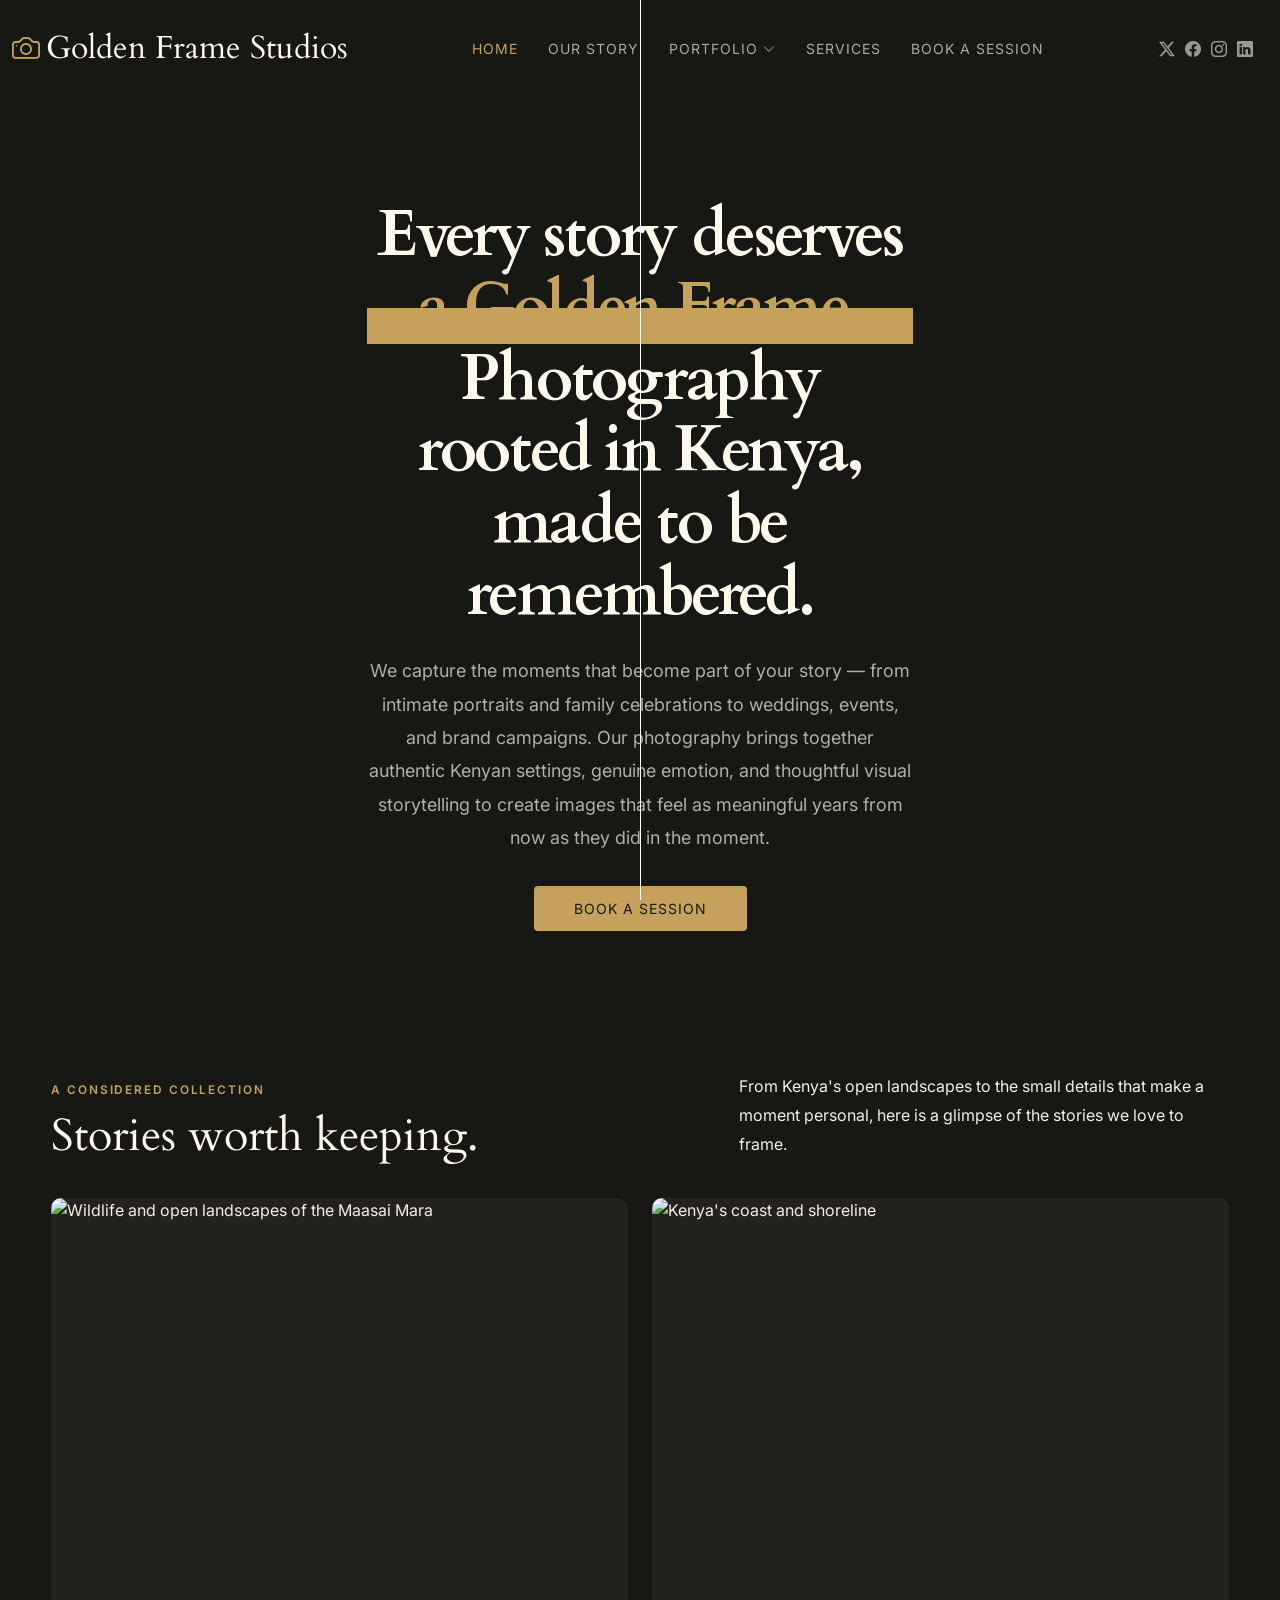
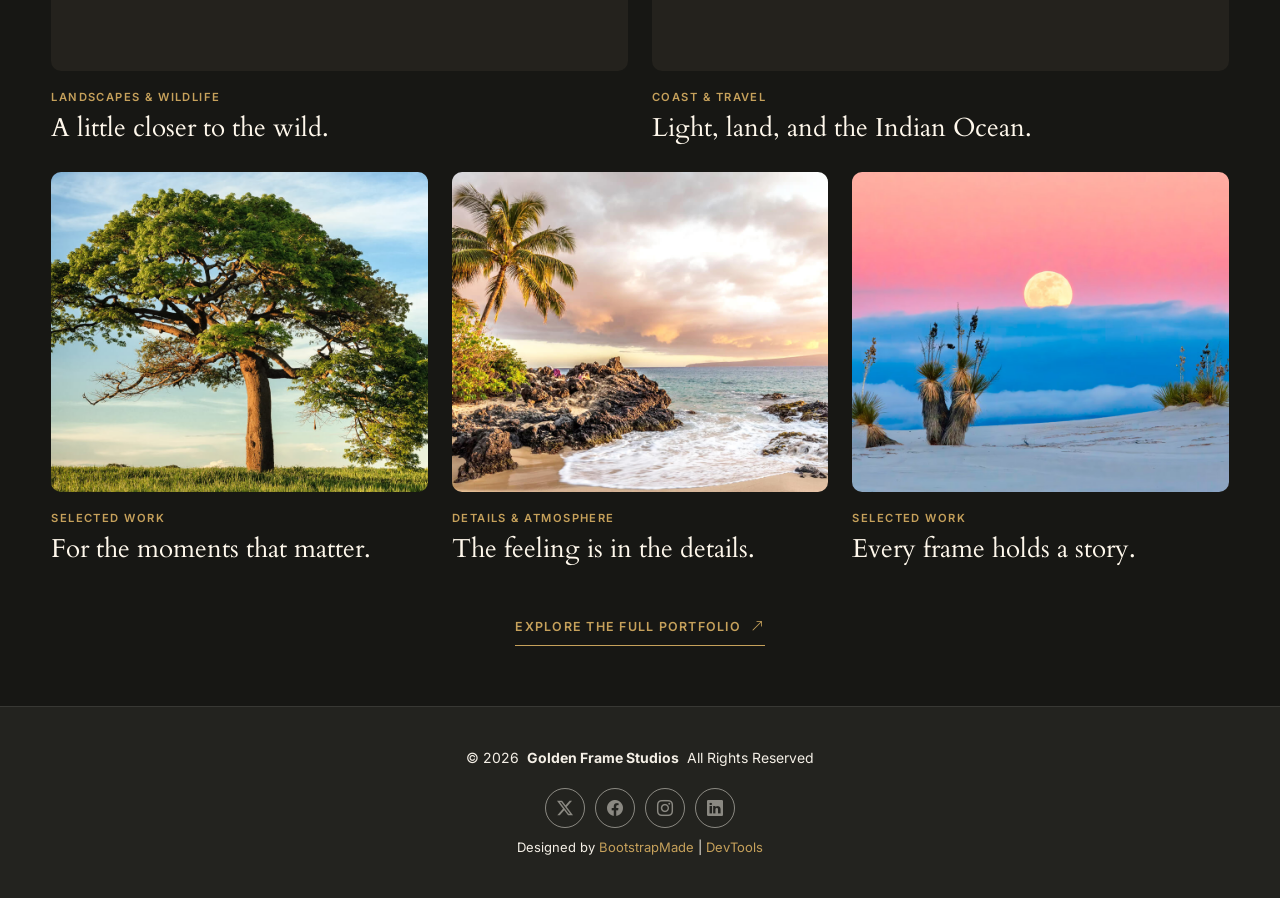
==== commit 92d67429: "Merge branch 'main' of github.com:divneyrop/Golden-Frame-Studios" ====
--- a/index.html
+++ b/index.html
@@ -5,10 +5,8 @@
   <meta charset="utf-8">
   <meta content="width=device-width, initial-scale=1.0" name="viewport">
   <title>Golden Frame Studios | Photography & Visual Storytelling in Kenya</title>
-  <meta name="description"
-    content="Golden Frame Studios captures weddings, portraits, celebrations, events and brand stories with warmth and style. Photography rooted in Kenya, made to be remembered.">
-  <meta name="keywords"
-    content="Golden Frame Studios, Kenya photography, wedding photography, portrait photography, event photography, brand photography, Kenyan visual storytelling">
+  <meta name="description" content="Golden Frame Studios captures weddings, portraits, celebrations, events and brand stories with warmth and style. Photography rooted in Kenya, made to be remembered.">
+  <meta name="keywords" content="Golden Frame Studios, Kenya photography, wedding photography, portrait photography, event photography, brand photography, Kenyan visual storytelling">
 
   <!-- Favicons -->
   <link href="assets/img/favicon.png" rel="icon">
@@ -17,9 +15,7 @@
   <!-- Fonts -->
   <link href="https://fonts.googleapis.com" rel="preconnect">
   <link href="https://fonts.gstatic.com" rel="preconnect" crossorigin>
-  <link
-    href="https://fonts.googleapis.com/css2?family=Roboto:ital,wght@0,100;0,300;0,400;0,500;0,700;0,900;1,100;1,300;1,400;1,500;1,700;1,900&family=Inter:wght@100;200;300;400;500;600;700;800;900&family=Cardo:ital,wght@0,400;0,700;1,400;1,700&display=swap"
-    rel="stylesheet">
+  <link href="https://fonts.googleapis.com/css2?family=Roboto:ital,wght@0,100;0,300;0,400;0,500;0,700;0,900;1,100;1,300;1,400;1,500;1,700;1,900&family=Inter:wght@100;200;300;400;500;600;700;800;900&family=Cardo:ital,wght@0,400;0,700;1,400;1,700&display=swap" rel="stylesheet">
 
   <!-- Vendor CSS Files -->
   <link href="assets/vendor/bootstrap/css/bootstrap.min.css" rel="stylesheet">
@@ -30,6 +26,177 @@
 
   <!-- Main CSS File -->
   <link href="assets/css/main.css" rel="stylesheet">
+
+  <style>
+    .index-page .hero {
+      padding-top: clamp(4rem, 8vw, 7rem);
+      padding-bottom: clamp(3rem, 6vw, 5rem);
+    }
+
+    .index-page .hero .col-lg-6 {
+      max-width: 850px;
+    }
+
+    .index-page .hero h2 {
+      font-size: clamp(2.4rem, 5vw, 4.65rem);
+      line-height: 1.12;
+      letter-spacing: -0.035em;
+      margin-bottom: 1.5rem;
+    }
+
+    .index-page .hero h2 span {
+      display: block;
+    }
+
+    .index-page .hero h2 .underlight {
+      color: var(--accent-color);
+    }
+
+    .index-page .hero p {
+      max-width: 735px;
+      margin: 0 auto 2rem;
+      line-height: 1.85;
+    }
+
+    .index-page .home-gallery {
+      padding-top: clamp(2.5rem, 5vw, 4.5rem);
+    }
+
+    .index-page .home-gallery-container {
+      padding-left: clamp(1rem, 4vw, 4.5rem);
+      padding-right: clamp(1rem, 4vw, 4.5rem);
+    }
+
+    .index-page .home-gallery-heading {
+      max-width: 1600px;
+      margin: 0 auto 2.25rem;
+      display: flex;
+      align-items: flex-end;
+      justify-content: space-between;
+      gap: 2rem;
+    }
+
+    .index-page .home-gallery-eyebrow {
+      color: var(--accent-color);
+      font-size: 0.74rem;
+      font-weight: 600;
+      letter-spacing: 0.16em;
+      margin: 0 0 0.75rem;
+      text-transform: uppercase;
+    }
+
+    .index-page .home-gallery-heading h2 {
+      color: var(--heading-color);
+      font-family: var(--heading-font);
+      font-size: clamp(2rem, 3.5vw, 3.35rem);
+      line-height: 1.12;
+      margin: 0;
+    }
+
+    .index-page .home-gallery-heading > p {
+      max-width: 490px;
+      margin: 0 0 0.2rem;
+      line-height: 1.8;
+    }
+
+    .index-page .home-gallery-grid > [class*="col-"] {
+      display: flex;
+    }
+
+    .index-page .home-gallery-card {
+      display: flex;
+      flex-direction: column;
+      width: 100%;
+    }
+
+    .index-page .home-gallery-card .gallery-item {
+      height: auto;
+      overflow: hidden;
+      background: var(--surface-color);
+    }
+
+    .index-page .home-gallery-card .gallery-item img {
+      display: block;
+      width: 100%;
+      height: clamp(225px, 25vw, 325px);
+      object-fit: cover;
+      transition: transform 700ms ease;
+    }
+
+    .index-page .home-gallery-card--feature .gallery-item img {
+      height: clamp(300px, 37vw, 475px);
+    }
+
+    .index-page .home-gallery-card:hover .gallery-item img {
+      transform: scale(1.035);
+    }
+
+    .index-page .home-gallery-caption {
+      padding: 1.1rem 0 0.25rem;
+    }
+
+    .index-page .home-gallery-caption span {
+      color: var(--accent-color);
+      display: block;
+      font-size: 0.7rem;
+      font-weight: 600;
+      letter-spacing: 0.13em;
+      text-transform: uppercase;
+    }
+
+    .index-page .home-gallery-caption h3 {
+      color: var(--heading-color);
+      font-family: var(--heading-font);
+      font-size: clamp(1.3rem, 2vw, 1.8rem);
+      line-height: 1.25;
+      margin: 0.4rem 0 0;
+    }
+
+    .index-page .home-gallery-footer {
+      margin-top: 2.75rem;
+      text-align: center;
+    }
+
+    .index-page .home-gallery-footer a {
+      align-items: center;
+      border-bottom: 1px solid var(--accent-color);
+      color: var(--accent-color);
+      display: inline-flex;
+      font-size: 0.78rem;
+      font-weight: 600;
+      gap: 0.65rem;
+      letter-spacing: 0.1em;
+      padding: 0 0 0.55rem;
+      text-transform: uppercase;
+    }
+
+    .index-page .home-gallery-footer a:hover {
+      color: var(--heading-color);
+      border-color: var(--heading-color);
+    }
+
+    @media (max-width: 767.98px) {
+      .index-page .home-gallery-heading {
+        align-items: flex-start;
+        flex-direction: column;
+        gap: 1rem;
+      }
+
+      .index-page .home-gallery-card--feature .gallery-item img {
+        height: 340px;
+      }
+
+      .index-page .home-gallery-card .gallery-item img {
+        height: 275px;
+      }
+    }
+
+    @media (prefers-reduced-motion: reduce) {
+      .index-page .home-gallery-card .gallery-item img {
+        transition: none;
+      }
+    }
+  </style>
 
   <!-- =======================================================
   * Template Name: PhotoFolio
@@ -56,8 +223,7 @@
         <ul>
           <li><a href="index.html" class="active">Home</a></li>
           <li><a href="about.html">Our Story</a></li>
-          <li class="dropdown"><a href="gallery.html"><span>Portfolio</span> <i
-                class="bi bi-chevron-down toggle-dropdown"></i></a>
+          <li class="dropdown"><a href="gallery.html"><span>Portfolio</span> <i class="bi bi-chevron-down toggle-dropdown"></i></a>
             <ul>
               <li><a href="gallery.html">Weddings &amp; Celebrations</a></li>
               <li><a href="gallery.html">Portraits &amp; Families</a></li>
@@ -91,12 +257,8 @@
       <div class="container">
         <div class="row justify-content-center">
           <div class="col-lg-6 text-center" data-aos="fade-up" data-aos-delay="100">
-            <h2><span>Every story deserves</span> <span class="underlight">a Golden Frame.</span> <span>Photography
-                rooted in Kenya, made to be remembered.</span></h2>
-            <p>We capture the moments that become part of your story — from intimate portraits and family celebrations
-              to weddings, events, and brand campaigns. Our photography brings together authentic Kenyan settings,
-              genuine emotion, and thoughtful visual storytelling to create images that feel as meaningful years from
-              now as they did in the moment.</p>
+            <h2><span>Every story deserves</span> <span class="underlight">a Golden Frame.</span> <span>Photography rooted in Kenya, made to be remembered.</span></h2>
+            <p>We capture the moments that become part of your story — from intimate portraits and family celebrations to weddings, events, and brand campaigns. Our photography brings together authentic Kenyan settings, genuine emotion, and thoughtful visual storytelling to create images that feel as meaningful years from now as they did in the moment.</p>
             <a href="contact.html" class="btn-get-started">Book a Session</a>
           </div>
         </div>
@@ -105,108 +267,104 @@
     </section><!-- /Hero Section -->
 
     <!-- Gallery Section -->
-    <section id="gallery" class="gallery section">
-
-      <div class="container-fluid" data-aos="fade-up" data-aos-delay="100">
-
-        <div class="row gy-4 justify-content-center">
-
-          <div class="col-xl-3 col-lg-4 col-md-6">
-            <div class="gallery-item h-100">
-              <img src="assets/img/gallery/gallery-1.jpg" class="img-fluid"
-                alt="Golden Frame Studios portfolio photograph 1">
-              <div class="gallery-links d-flex align-items-center justify-content-center">
-                <a href="assets/img/gallery/gallery-1.jpg" title="Golden Frame Studios Portfolio — Photograph 1"
-                  class="glightbox preview-link"><i class="bi bi-arrows-angle-expand"></i></a>
-                <a href="gallery-single.html" class="details-link"><i class="bi bi-link-45deg"></i></a>
-              </div>
-            </div>
+    <section id="gallery" class="gallery section home-gallery">
+
+      <div class="container-fluid home-gallery-container" data-aos="fade-up" data-aos-delay="100">
+
+        <div class="home-gallery-heading">
+          <div>
+            <p class="home-gallery-eyebrow">A considered collection</p>
+            <h2>Stories worth keeping.</h2>
+          </div>
+          <p>From Kenya's open landscapes to the small details that make a moment personal, here is a glimpse of the stories we love to frame.</p>
+        </div>
+
+        <div class="row gy-4 home-gallery-grid justify-content-center">
+
+          <div class="col-xl-6 col-lg-6 col-md-6">
+            <article class="home-gallery-card home-gallery-card--feature">
+              <div class="gallery-item">
+                <img src="https://images.unsplash.com/photo-1519659528534-7fd733a832a0?w=1000&amp;auto=format&amp;fit=crop&amp;q=60&amp;ixlib=rb-4.1.0&amp;ixid=NHwxMjA3fDA%3D" class="img-fluid" alt="Wildlife and open landscapes of the Maasai Mara" loading="lazy">
+                <div class="gallery-links d-flex align-items-center justify-content-center">
+                  <a href="https://images.unsplash.com/photo-1519659528534-7fd733a832a0?w=1000&amp;auto=format&amp;fit=crop&amp;q=60&amp;ixlib=rb-4.1.0&amp;ixid=NHwxMjA3fDA%3D" title="Maasai Mara — Golden Frame Studios" class="glightbox preview-link" aria-label="Enlarge the Maasai Mara photograph"><i class="bi bi-arrows-angle-expand"></i></a>
+                  <a href="gallery.html" class="details-link" aria-label="Explore the full portfolio"><i class="bi bi-link-45deg"></i></a>
+                </div>
+              </div>
+              <div class="home-gallery-caption">
+                <span>Landscapes &amp; wildlife</span>
+                <h3>A little closer to the wild.</h3>
+              </div>
+            </article>
           </div><!-- End Gallery Item -->
 
-          <div class="col-xl-3 col-lg-4 col-md-6">
-            <div class="gallery-item h-100">
-              <img src="assets/img/gallery/gallery-2.jpg" class="img-fluid"
-                alt="Golden Frame Studios portfolio photograph 2">
-              <div class="gallery-links d-flex align-items-center justify-content-center">
-                <a href="assets/img/gallery/gallery-2.jpg" title="Golden Frame Studios Portfolio — Photograph 2"
-                  class="glightbox preview-link"><i class="bi bi-arrows-angle-expand"></i></a>
-                <a href="gallery-single.html" class="details-link"><i class="bi bi-link-45deg"></i></a>
-              </div>
-            </div>
+          <div class="col-xl-6 col-lg-6 col-md-6">
+            <article class="home-gallery-card home-gallery-card--feature">
+              <div class="gallery-item">
+                <img src="https://images.unsplash.com/photo-1658482782218-b0aaab8ffea3?w=600&amp;auto=format&amp;fit=crop&amp;q=60&amp;ixlib=rb-4.1.0&amp;ixid=NHwxMjA3fDA%3D" class="img-fluid" alt="Kenya's coast and shoreline" loading="lazy">
+                <div class="gallery-links d-flex align-items-center justify-content-center">
+                  <a href="https://images.unsplash.com/photo-1658482782218-b0aaab8ffea3?w=600&amp;auto=format&amp;fit=crop&amp;q=60&amp;ixlib=rb-4.1.0&amp;ixid=NHwxMjA3fDA%3D" title="Kenya's Coast — Golden Frame Studios" class="glightbox preview-link" aria-label="Enlarge the Kenya coast photograph"><i class="bi bi-arrows-angle-expand"></i></a>
+                  <a href="gallery.html" class="details-link" aria-label="Explore the full portfolio"><i class="bi bi-link-45deg"></i></a>
+                </div>
+              </div>
+              <div class="home-gallery-caption">
+                <span>Coast &amp; travel</span>
+                <h3>Light, land, and the Indian Ocean.</h3>
+              </div>
+            </article>
           </div><!-- End Gallery Item -->
 
-          <div class="col-xl-3 col-lg-4 col-md-6">
-            <div class="gallery-item h-100">
-              <img src="assets/img/gallery/gallery-3.jpg" class="img-fluid"
-                alt="Golden Frame Studios portfolio photograph 3">
-              <div class="gallery-links d-flex align-items-center justify-content-center">
-                <a href="assets/img/gallery/gallery-3.jpg" title="Golden Frame Studios Portfolio — Photograph 3"
-                  class="glightbox preview-link"><i class="bi bi-arrows-angle-expand"></i></a>
-                <a href="gallery-single.html" class="details-link"><i class="bi bi-link-45deg"></i></a>
-              </div>
-            </div>
+          <div class="col-xl-4 col-lg-4 col-md-6">
+            <article class="home-gallery-card">
+              <div class="gallery-item">
+                <img src="assets/img/gallery/gallery-1.jpg" class="img-fluid" alt="Selected Golden Frame Studios portfolio photograph" loading="lazy">
+                <div class="gallery-links d-flex align-items-center justify-content-center">
+                  <a href="assets/img/gallery/gallery-1.jpg" title="Selected work — Golden Frame Studios" class="glightbox preview-link" aria-label="Enlarge selected portfolio photograph"><i class="bi bi-arrows-angle-expand"></i></a>
+                  <a href="gallery.html" class="details-link" aria-label="Explore the full portfolio"><i class="bi bi-link-45deg"></i></a>
+                </div>
+              </div>
+              <div class="home-gallery-caption">
+                <span>Selected work</span>
+                <h3>For the moments that matter.</h3>
+              </div>
+            </article>
           </div><!-- End Gallery Item -->
 
-          <div class="col-xl-3 col-lg-4 col-md-6">
-            <div class="gallery-item h-100">
-              <img src="assets/img/gallery/gallery-4.jpg" class="img-fluid"
-                alt="Golden Frame Studios portfolio photograph 4">
-              <div class="gallery-links d-flex align-items-center justify-content-center">
-                <a href="assets/img/gallery/gallery-4.jpg" title="Golden Frame Studios Portfolio — Photograph 4"
-                  class="glightbox preview-link"><i class="bi bi-arrows-angle-expand"></i></a>
-                <a href="gallery-single.html" class="details-link"><i class="bi bi-link-45deg"></i></a>
-              </div>
-            </div>
+          <div class="col-xl-4 col-lg-4 col-md-6">
+            <article class="home-gallery-card">
+              <div class="gallery-item">
+                <img src="assets/img/gallery/gallery-4.jpg" class="img-fluid" alt="Selected Golden Frame Studios portfolio photograph" loading="lazy">
+                <div class="gallery-links d-flex align-items-center justify-content-center">
+                  <a href="assets/img/gallery/gallery-4.jpg" title="Selected work — Golden Frame Studios" class="glightbox preview-link" aria-label="Enlarge selected portfolio photograph"><i class="bi bi-arrows-angle-expand"></i></a>
+                  <a href="gallery.html" class="details-link" aria-label="Explore the full portfolio"><i class="bi bi-link-45deg"></i></a>
+                </div>
+              </div>
+              <div class="home-gallery-caption">
+                <span>Details &amp; atmosphere</span>
+                <h3>The feeling is in the details.</h3>
+              </div>
+            </article>
           </div><!-- End Gallery Item -->
 
-          <div class="col-xl-3 col-lg-4 col-md-6">
-            <div class="gallery-item h-100">
-              <img src="assets/img/gallery/gallery-5.jpg" class="img-fluid"
-                alt="Golden Frame Studios portfolio photograph 5">
-              <div class="gallery-links d-flex align-items-center justify-content-center">
-                <a href="assets/img/gallery/gallery-5.jpg" title="Golden Frame Studios Portfolio — Photograph 5"
-                  class="glightbox preview-link"><i class="bi bi-arrows-angle-expand"></i></a>
-                <a href="gallery-single.html" class="details-link"><i class="bi bi-link-45deg"></i></a>
-              </div>
-            </div>
+          <div class="col-xl-4 col-lg-4 col-md-6">
+            <article class="home-gallery-card">
+              <div class="gallery-item">
+                <img src="assets/img/gallery/gallery-8-2.jpg" class="img-fluid" alt="Selected Golden Frame Studios portfolio photograph" loading="lazy">
+                <div class="gallery-links d-flex align-items-center justify-content-center">
+                  <a href="assets/img/gallery/gallery-8-2.jpg" title="Selected work — Golden Frame Studios" class="glightbox preview-link" aria-label="Enlarge selected portfolio photograph"><i class="bi bi-arrows-angle-expand"></i></a>
+                  <a href="gallery.html" class="details-link" aria-label="Explore the full portfolio"><i class="bi bi-link-45deg"></i></a>
+                </div>
+              </div>
+              <div class="home-gallery-caption">
+                <span>Selected work</span>
+                <h3>Every frame holds a story.</h3>
+              </div>
+            </article>
           </div><!-- End Gallery Item -->
 
-          <div class="col-xl-3 col-lg-4 col-md-6">
-            <div class="gallery-item h-100">
-              <img src="assets/img/gallery/gallery-6.jpg" class="img-fluid"
-                alt="Golden Frame Studios portfolio photograph 6">
-              <div class="gallery-links d-flex align-items-center justify-content-center">
-                <a href="assets/img/gallery/gallery-6.jpg" title="Golden Frame Studios Portfolio — Photograph 6"
-                  class="glightbox preview-link"><i class="bi bi-arrows-angle-expand"></i></a>
-                <a href="gallery-single.html" class="details-link"><i class="bi bi-link-45deg"></i></a>
-              </div>
-            </div>
-          </div><!-- End Gallery Item -->
-
-          <div class="col-xl-3 col-lg-4 col-md-6">
-            <div class="gallery-item h-100">
-              <img src="assets/img/gallery/gallery-7.jpg" class="img-fluid"
-                alt="Golden Frame Studios portfolio photograph 7">
-              <div class="gallery-links d-flex align-items-center justify-content-center">
-                <a href="assets/img/gallery/gallery-7.jpg" title="Golden Frame Studios Portfolio — Photograph 7"
-                  class="glightbox preview-link"><i class="bi bi-arrows-angle-expand"></i></a>
-                <a href="gallery-single.html" class="details-link"><i class="bi bi-link-45deg"></i></a>
-              </div>
-            </div>
-          </div><!-- End Gallery Item -->
-
-          <div class="col-xl-3 col-lg-4 col-md-6">
-            <div class="gallery-item h-100">
-              <img src="assets/img/gallery/gallery-8-2.jpg" class="img-fluid"
-                alt="Golden Frame Studios portfolio photograph 8">
-              <div class="gallery-links d-flex align-items-center justify-content-center">
-                <a href="assets/img/gallery/gallery-8-2.jpg" title="Golden Frame Studios Portfolio — Photograph 8"
-                  class="glightbox preview-link"><i class="bi bi-arrows-angle-expand"></i></a>
-                <a href="gallery-single.html" class="details-link"><i class="bi bi-link-45deg"></i></a>
-              </div>
-            </div>
-          </div><!-- End Gallery Item -->
-
+        </div>
+
+        <div class="home-gallery-footer">
+          <a href="gallery.html">Explore the full portfolio <i class="bi bi-arrow-up-right"></i></a>
         </div>
 
       </div>
@@ -219,8 +377,7 @@
 
     <div class="container">
       <div class="copyright text-center ">
-        <p>© <span>2026</span> <strong class="px-1 sitename">Golden Frame Studios</strong> <span>All Rights
-            Reserved</span></p>
+        <p>© <span>2026</span> <strong class="px-1 sitename">Golden Frame Studios</strong> <span>All Rights Reserved</span></p>
       </div>
       <div class="social-links d-flex justify-content-center">
         <a href="#" aria-label="Golden Frame Studios on X"><i class="bi bi-twitter-x"></i></a>
@@ -233,16 +390,14 @@
         <!-- You can delete the links only if you've purchased the pro version. -->
         <!-- Licensing information: https://bootstrapmade.com/license/ -->
         <!-- Purchase the pro version with working PHP/AJAX contact form: [buy-url] -->
-        Designed by <a href="https://bootstrapmade.com/">BootstrapMade</a> | <a
-          href="https://bootstrapmade.com/tools/">DevTools</a>
+        Designed by <a href="https://bootstrapmade.com/">BootstrapMade</a> | <a href="https://bootstrapmade.com/tools/">DevTools</a>
       </div>
     </div>
 
   </footer>
 
   <!-- Scroll Top -->
-  <a href="#" id="scroll-top" class="scroll-top d-flex align-items-center justify-content-center"><i
-      class="bi bi-arrow-up-short"></i></a>
+  <a href="#" id="scroll-top" class="scroll-top d-flex align-items-center justify-content-center"><i class="bi bi-arrow-up-short"></i></a>
 
   <!-- Preloader -->
   <div id="preloader">
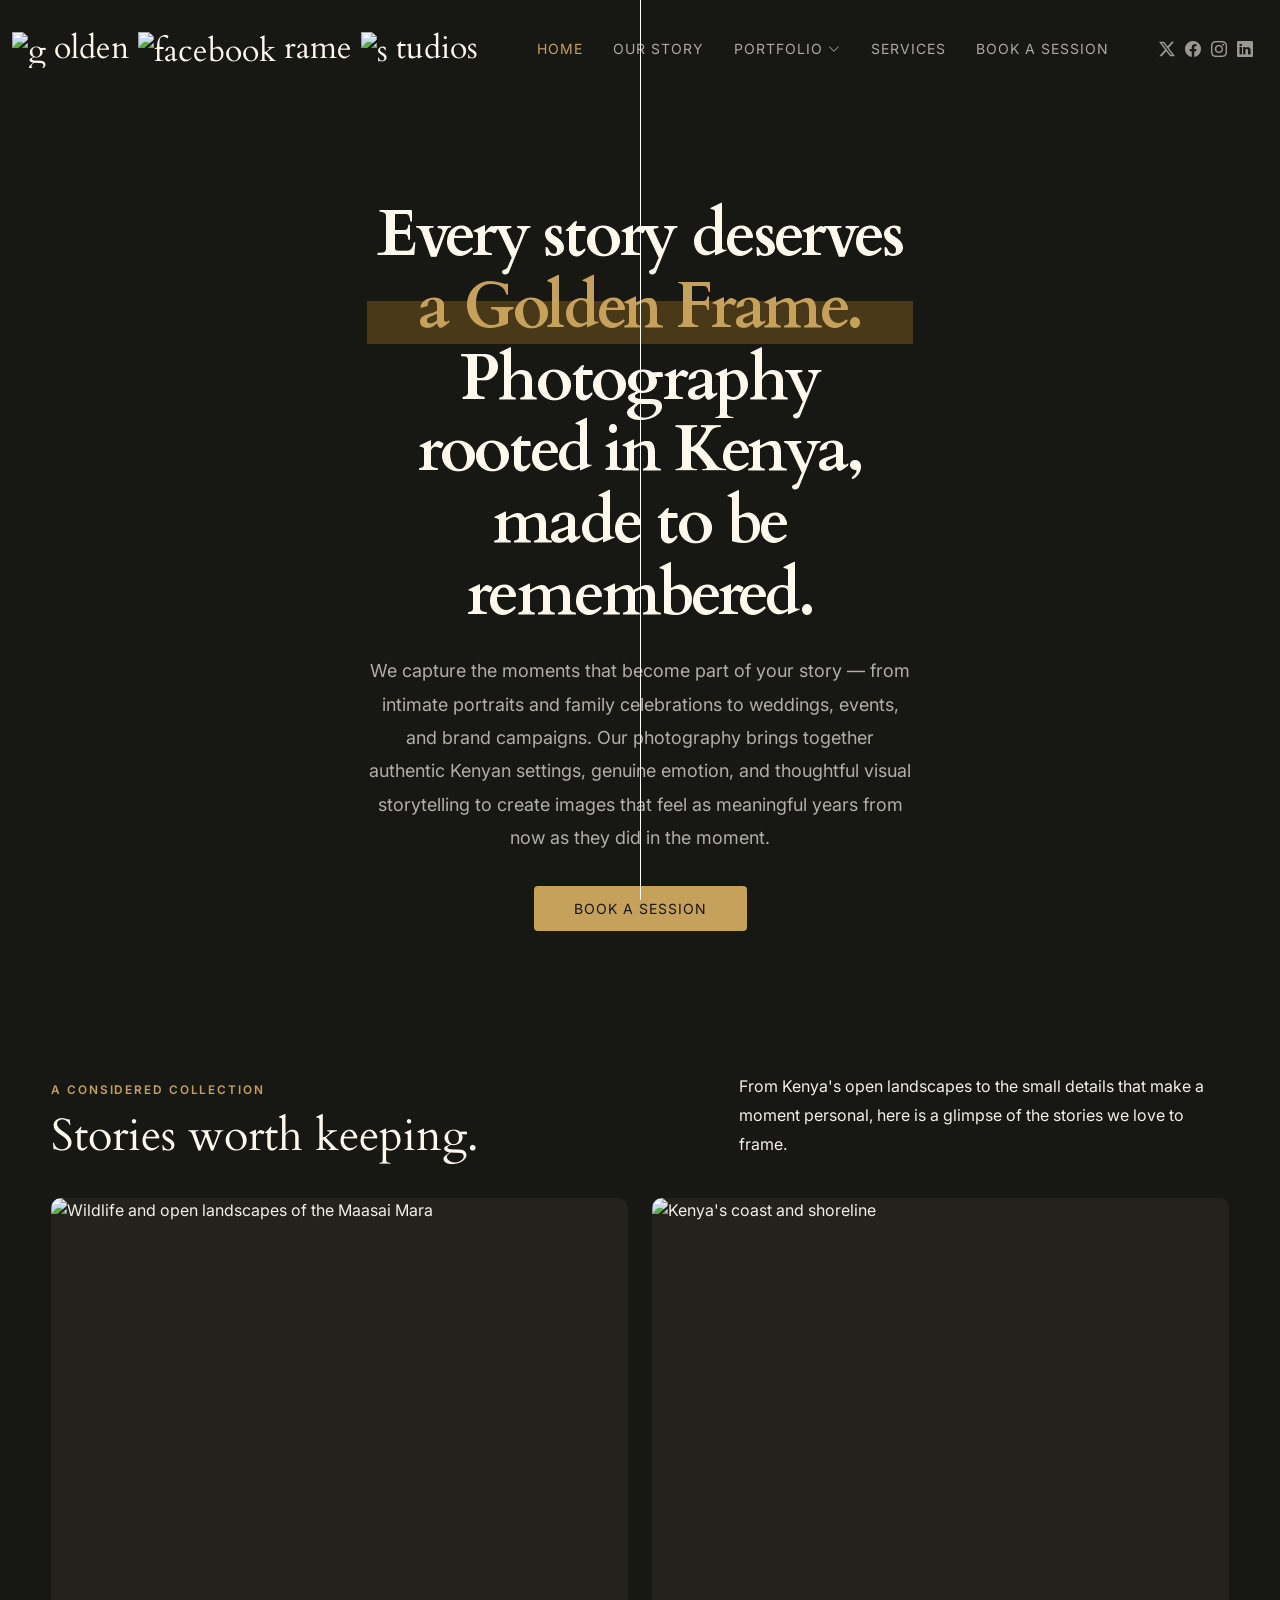
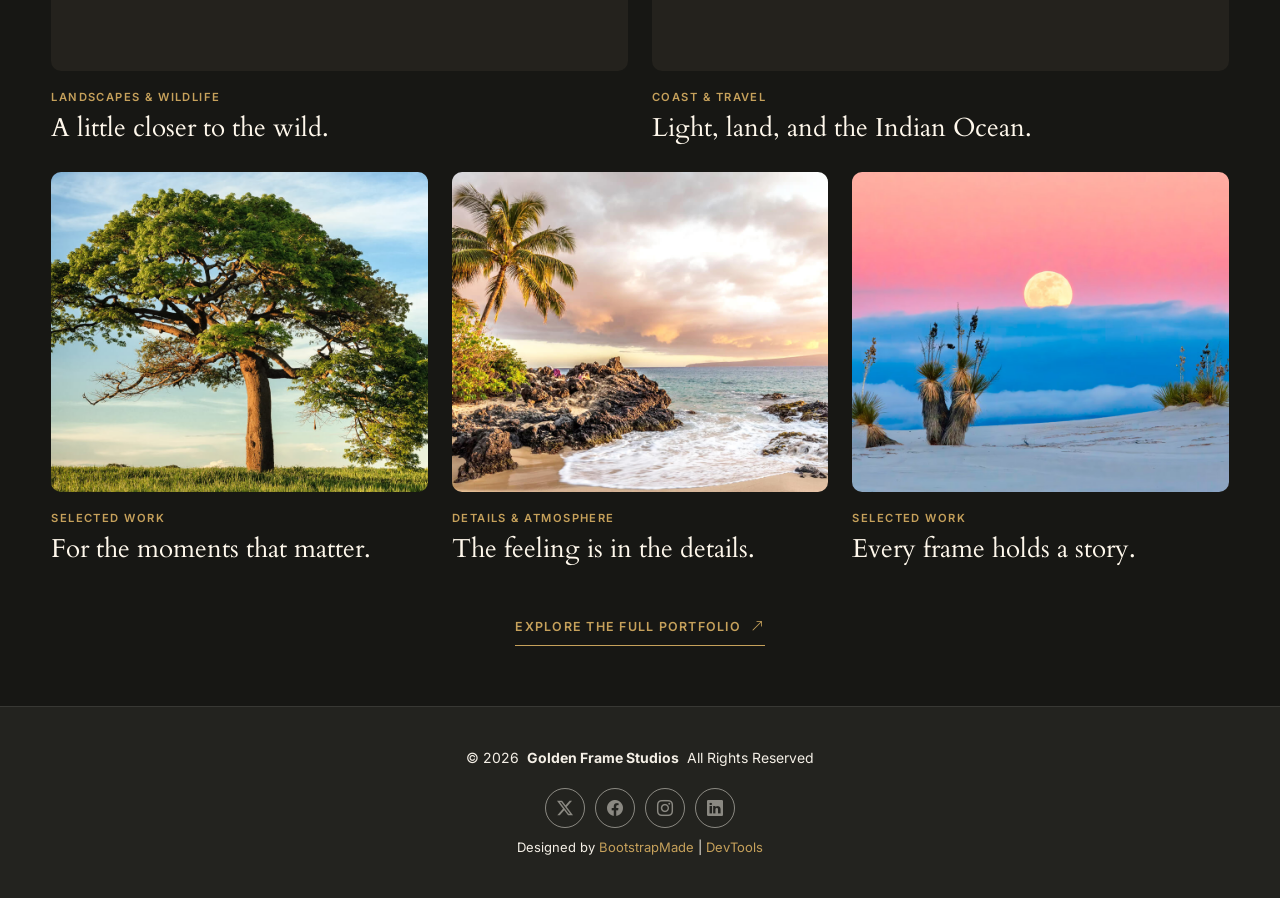
==== commit 27a5f1cf: "Update favicon, logo images and enhance HTML structure across multiple pages for improved consistenc" ====
--- a/index.html
+++ b/index.html
@@ -5,17 +5,21 @@
   <meta charset="utf-8">
   <meta content="width=device-width, initial-scale=1.0" name="viewport">
   <title>Golden Frame Studios | Photography & Visual Storytelling in Kenya</title>
-  <meta name="description" content="Golden Frame Studios captures weddings, portraits, celebrations, events and brand stories with warmth and style. Photography rooted in Kenya, made to be remembered.">
-  <meta name="keywords" content="Golden Frame Studios, Kenya photography, wedding photography, portrait photography, event photography, brand photography, Kenyan visual storytelling">
+  <meta name="description"
+    content="Golden Frame Studios captures weddings, portraits, celebrations, events and brand stories with warmth and style. Photography rooted in Kenya, made to be remembered.">
+  <meta name="keywords"
+    content="Golden Frame Studios, Kenya photography, wedding photography, portrait photography, event photography, brand photography, Kenyan visual storytelling">
 
   <!-- Favicons -->
-  <link href="assets/img/favicon.png" rel="icon">
+  <link href="assets/img/favicon-1.png" rel="icon">
   <link href="assets/img/apple-touch-icon.png" rel="apple-touch-icon">
 
   <!-- Fonts -->
   <link href="https://fonts.googleapis.com" rel="preconnect">
   <link href="https://fonts.gstatic.com" rel="preconnect" crossorigin>
-  <link href="https://fonts.googleapis.com/css2?family=Roboto:ital,wght@0,100;0,300;0,400;0,500;0,700;0,900;1,100;1,300;1,400;1,500;1,700;1,900&family=Inter:wght@100;200;300;400;500;600;700;800;900&family=Cardo:ital,wght@0,400;0,700;1,400;1,700&display=swap" rel="stylesheet">
+  <link
+    href="https://fonts.googleapis.com/css2?family=Roboto:ital,wght@0,100;0,300;0,400;0,500;0,700;0,900;1,100;1,300;1,400;1,500;1,700;1,900&family=Inter:wght@100;200;300;400;500;600;700;800;900&family=Cardo:ital,wght@0,400;0,700;1,400;1,700&display=swap"
+    rel="stylesheet">
 
   <!-- Vendor CSS Files -->
   <link href="assets/vendor/bootstrap/css/bootstrap.min.css" rel="stylesheet">
@@ -93,13 +97,13 @@
       margin: 0;
     }
 
-    .index-page .home-gallery-heading > p {
+    .index-page .home-gallery-heading>p {
       max-width: 490px;
       margin: 0 0 0.2rem;
       line-height: 1.8;
     }
 
-    .index-page .home-gallery-grid > [class*="col-"] {
+    .index-page .home-gallery-grid>[class*="col-"] {
       display: flex;
     }
 
@@ -214,16 +218,22 @@
 
       <a href="index.html" class="logo d-flex align-items-center me-auto me-xl-0">
         <!-- Uncomment the line below if you also wish to use an image logo -->
-        <!-- <img src="assets/img/logo.png" alt=""> -->
-        <i class="bi bi-camera"></i>
-        <h1 class="sitename">Golden Frame Studios</h1>
+        <!-- <img src="assets/img/logo.png" alt="Golden Frame Studios"> -->
+        <!-- <img width="30" height="48" src="https://img.icons8.com/doodle/96/g.png" alt="g"/>
+         <img width="30" height="48" src="https://img.icons8.com/quill/50/FAB005/facebook.png" alt="facebook"/> -->
+
+        <!-- <i class="bi bi-camera"></i> -->
+        <h1 class="sitename"><img width="30" height="48" src="https://img.icons8.com/doodle/96/g.png" alt="g" />olden
+          <img width="30" height="48" src="https://img.icons8.com/quill/50/FAB005/facebook.png" alt="facebook" />rame
+          <img width="26" height="26" src="https://img.icons8.com/metro/26/737373/s.png" alt="s" />tudios</h1>
       </a>
 
       <nav id="navmenu" class="navmenu">
         <ul>
           <li><a href="index.html" class="active">Home</a></li>
           <li><a href="about.html">Our Story</a></li>
-          <li class="dropdown"><a href="gallery.html"><span>Portfolio</span> <i class="bi bi-chevron-down toggle-dropdown"></i></a>
+          <li class="dropdown"><a href="gallery.html"><span>Portfolio</span> <i
+                class="bi bi-chevron-down toggle-dropdown"></i></a>
             <ul>
               <li><a href="gallery.html">Weddings &amp; Celebrations</a></li>
               <li><a href="gallery.html">Portraits &amp; Families</a></li>
@@ -257,8 +267,12 @@
       <div class="container">
         <div class="row justify-content-center">
           <div class="col-lg-6 text-center" data-aos="fade-up" data-aos-delay="100">
-            <h2><span>Every story deserves</span> <span class="underlight">a Golden Frame.</span> <span>Photography rooted in Kenya, made to be remembered.</span></h2>
-            <p>We capture the moments that become part of your story — from intimate portraits and family celebrations to weddings, events, and brand campaigns. Our photography brings together authentic Kenyan settings, genuine emotion, and thoughtful visual storytelling to create images that feel as meaningful years from now as they did in the moment.</p>
+            <h2><span>Every story deserves</span> <span class="underlight">a Golden Frame.</span> <span>Photography
+                rooted in Kenya, made to be remembered.</span></h2>
+            <p>We capture the moments that become part of your story — from intimate portraits and family celebrations
+              to weddings, events, and brand campaigns. Our photography brings together authentic Kenyan settings,
+              genuine emotion, and thoughtful visual storytelling to create images that feel as meaningful years from
+              now as they did in the moment.</p>
             <a href="contact.html" class="btn-get-started">Book a Session</a>
           </div>
         </div>
@@ -276,7 +290,8 @@
             <p class="home-gallery-eyebrow">A considered collection</p>
             <h2>Stories worth keeping.</h2>
           </div>
-          <p>From Kenya's open landscapes to the small details that make a moment personal, here is a glimpse of the stories we love to frame.</p>
+          <p>From Kenya's open landscapes to the small details that make a moment personal, here is a glimpse of the
+            stories we love to frame.</p>
         </div>
 
         <div class="row gy-4 home-gallery-grid justify-content-center">
@@ -284,10 +299,15 @@
           <div class="col-xl-6 col-lg-6 col-md-6">
             <article class="home-gallery-card home-gallery-card--feature">
               <div class="gallery-item">
-                <img src="https://images.unsplash.com/photo-1519659528534-7fd733a832a0?w=1000&amp;auto=format&amp;fit=crop&amp;q=60&amp;ixlib=rb-4.1.0&amp;ixid=NHwxMjA3fDA%3D" class="img-fluid" alt="Wildlife and open landscapes of the Maasai Mara" loading="lazy">
+                <img
+                  src="https://images.unsplash.com/photo-1519659528534-7fd733a832a0?w=1000&amp;auto=format&amp;fit=crop&amp;q=60&amp;ixlib=rb-4.1.0&amp;ixid=NHwxMjA3fDA%3D"
+                  class="img-fluid" alt="Wildlife and open landscapes of the Maasai Mara" loading="lazy">
                 <div class="gallery-links d-flex align-items-center justify-content-center">
-                  <a href="https://images.unsplash.com/photo-1519659528534-7fd733a832a0?w=1000&amp;auto=format&amp;fit=crop&amp;q=60&amp;ixlib=rb-4.1.0&amp;ixid=NHwxMjA3fDA%3D" title="Maasai Mara — Golden Frame Studios" class="glightbox preview-link" aria-label="Enlarge the Maasai Mara photograph"><i class="bi bi-arrows-angle-expand"></i></a>
-                  <a href="gallery.html" class="details-link" aria-label="Explore the full portfolio"><i class="bi bi-link-45deg"></i></a>
+                  <a href="https://images.unsplash.com/photo-1519659528534-7fd733a832a0?w=1000&amp;auto=format&amp;fit=crop&amp;q=60&amp;ixlib=rb-4.1.0&amp;ixid=NHwxMjA3fDA%3D"
+                    title="Maasai Mara — Golden Frame Studios" class="glightbox preview-link"
+                    aria-label="Enlarge the Maasai Mara photograph"><i class="bi bi-arrows-angle-expand"></i></a>
+                  <a href="gallery.html" class="details-link" aria-label="Explore the full portfolio"><i
+                      class="bi bi-link-45deg"></i></a>
                 </div>
               </div>
               <div class="home-gallery-caption">
@@ -300,10 +320,15 @@
           <div class="col-xl-6 col-lg-6 col-md-6">
             <article class="home-gallery-card home-gallery-card--feature">
               <div class="gallery-item">
-                <img src="https://images.unsplash.com/photo-1658482782218-b0aaab8ffea3?w=600&amp;auto=format&amp;fit=crop&amp;q=60&amp;ixlib=rb-4.1.0&amp;ixid=NHwxMjA3fDA%3D" class="img-fluid" alt="Kenya's coast and shoreline" loading="lazy">
+                <img
+                  src="https://images.unsplash.com/photo-1658482782218-b0aaab8ffea3?w=600&amp;auto=format&amp;fit=crop&amp;q=60&amp;ixlib=rb-4.1.0&amp;ixid=NHwxMjA3fDA%3D"
+                  class="img-fluid" alt="Kenya's coast and shoreline" loading="lazy">
                 <div class="gallery-links d-flex align-items-center justify-content-center">
-                  <a href="https://images.unsplash.com/photo-1658482782218-b0aaab8ffea3?w=600&amp;auto=format&amp;fit=crop&amp;q=60&amp;ixlib=rb-4.1.0&amp;ixid=NHwxMjA3fDA%3D" title="Kenya's Coast — Golden Frame Studios" class="glightbox preview-link" aria-label="Enlarge the Kenya coast photograph"><i class="bi bi-arrows-angle-expand"></i></a>
-                  <a href="gallery.html" class="details-link" aria-label="Explore the full portfolio"><i class="bi bi-link-45deg"></i></a>
+                  <a href="https://images.unsplash.com/photo-1658482782218-b0aaab8ffea3?w=600&amp;auto=format&amp;fit=crop&amp;q=60&amp;ixlib=rb-4.1.0&amp;ixid=NHwxMjA3fDA%3D"
+                    title="Kenya's Coast — Golden Frame Studios" class="glightbox preview-link"
+                    aria-label="Enlarge the Kenya coast photograph"><i class="bi bi-arrows-angle-expand"></i></a>
+                  <a href="gallery.html" class="details-link" aria-label="Explore the full portfolio"><i
+                      class="bi bi-link-45deg"></i></a>
                 </div>
               </div>
               <div class="home-gallery-caption">
@@ -316,10 +341,14 @@
           <div class="col-xl-4 col-lg-4 col-md-6">
             <article class="home-gallery-card">
               <div class="gallery-item">
-                <img src="assets/img/gallery/gallery-1.jpg" class="img-fluid" alt="Selected Golden Frame Studios portfolio photograph" loading="lazy">
+                <img src="assets/img/gallery/gallery-1.jpg" class="img-fluid"
+                  alt="Selected Golden Frame Studios portfolio photograph" loading="lazy">
                 <div class="gallery-links d-flex align-items-center justify-content-center">
-                  <a href="assets/img/gallery/gallery-1.jpg" title="Selected work — Golden Frame Studios" class="glightbox preview-link" aria-label="Enlarge selected portfolio photograph"><i class="bi bi-arrows-angle-expand"></i></a>
-                  <a href="gallery.html" class="details-link" aria-label="Explore the full portfolio"><i class="bi bi-link-45deg"></i></a>
+                  <a href="assets/img/gallery/gallery-1.jpg" title="Selected work — Golden Frame Studios"
+                    class="glightbox preview-link" aria-label="Enlarge selected portfolio photograph"><i
+                      class="bi bi-arrows-angle-expand"></i></a>
+                  <a href="gallery.html" class="details-link" aria-label="Explore the full portfolio"><i
+                      class="bi bi-link-45deg"></i></a>
                 </div>
               </div>
               <div class="home-gallery-caption">
@@ -332,10 +361,14 @@
           <div class="col-xl-4 col-lg-4 col-md-6">
             <article class="home-gallery-card">
               <div class="gallery-item">
-                <img src="assets/img/gallery/gallery-4.jpg" class="img-fluid" alt="Selected Golden Frame Studios portfolio photograph" loading="lazy">
+                <img src="assets/img/gallery/gallery-4.jpg" class="img-fluid"
+                  alt="Selected Golden Frame Studios portfolio photograph" loading="lazy">
                 <div class="gallery-links d-flex align-items-center justify-content-center">
-                  <a href="assets/img/gallery/gallery-4.jpg" title="Selected work — Golden Frame Studios" class="glightbox preview-link" aria-label="Enlarge selected portfolio photograph"><i class="bi bi-arrows-angle-expand"></i></a>
-                  <a href="gallery.html" class="details-link" aria-label="Explore the full portfolio"><i class="bi bi-link-45deg"></i></a>
+                  <a href="assets/img/gallery/gallery-4.jpg" title="Selected work — Golden Frame Studios"
+                    class="glightbox preview-link" aria-label="Enlarge selected portfolio photograph"><i
+                      class="bi bi-arrows-angle-expand"></i></a>
+                  <a href="gallery.html" class="details-link" aria-label="Explore the full portfolio"><i
+                      class="bi bi-link-45deg"></i></a>
                 </div>
               </div>
               <div class="home-gallery-caption">
@@ -348,10 +381,14 @@
           <div class="col-xl-4 col-lg-4 col-md-6">
             <article class="home-gallery-card">
               <div class="gallery-item">
-                <img src="assets/img/gallery/gallery-8-2.jpg" class="img-fluid" alt="Selected Golden Frame Studios portfolio photograph" loading="lazy">
+                <img src="assets/img/gallery/gallery-8-2.jpg" class="img-fluid"
+                  alt="Selected Golden Frame Studios portfolio photograph" loading="lazy">
                 <div class="gallery-links d-flex align-items-center justify-content-center">
-                  <a href="assets/img/gallery/gallery-8-2.jpg" title="Selected work — Golden Frame Studios" class="glightbox preview-link" aria-label="Enlarge selected portfolio photograph"><i class="bi bi-arrows-angle-expand"></i></a>
-                  <a href="gallery.html" class="details-link" aria-label="Explore the full portfolio"><i class="bi bi-link-45deg"></i></a>
+                  <a href="assets/img/gallery/gallery-8-2.jpg" title="Selected work — Golden Frame Studios"
+                    class="glightbox preview-link" aria-label="Enlarge selected portfolio photograph"><i
+                      class="bi bi-arrows-angle-expand"></i></a>
+                  <a href="gallery.html" class="details-link" aria-label="Explore the full portfolio"><i
+                      class="bi bi-link-45deg"></i></a>
                 </div>
               </div>
               <div class="home-gallery-caption">
@@ -377,7 +414,8 @@
 
     <div class="container">
       <div class="copyright text-center ">
-        <p>© <span>2026</span> <strong class="px-1 sitename">Golden Frame Studios</strong> <span>All Rights Reserved</span></p>
+        <p>© <span>2026</span> <strong class="px-1 sitename">Golden Frame Studios</strong> <span>All Rights
+            Reserved</span></p>
       </div>
       <div class="social-links d-flex justify-content-center">
         <a href="#" aria-label="Golden Frame Studios on X"><i class="bi bi-twitter-x"></i></a>
@@ -390,14 +428,16 @@
         <!-- You can delete the links only if you've purchased the pro version. -->
         <!-- Licensing information: https://bootstrapmade.com/license/ -->
         <!-- Purchase the pro version with working PHP/AJAX contact form: [buy-url] -->
-        Designed by <a href="https://bootstrapmade.com/">BootstrapMade</a> | <a href="https://bootstrapmade.com/tools/">DevTools</a>
+        Designed by <a href="https://bootstrapmade.com/">BootstrapMade</a> | <a
+          href="https://bootstrapmade.com/tools/">DevTools</a>
       </div>
     </div>
 
   </footer>
 
   <!-- Scroll Top -->
-  <a href="#" id="scroll-top" class="scroll-top d-flex align-items-center justify-content-center"><i class="bi bi-arrow-up-short"></i></a>
+  <a href="#" id="scroll-top" class="scroll-top d-flex align-items-center justify-content-center"><i
+      class="bi bi-arrow-up-short"></i></a>
 
   <!-- Preloader -->
   <div id="preloader">
--- a/assets/css/main.css
+++ b/assets/css/main.css
@@ -801,11 +801,11 @@
 .hero h2 .underlight:before {
   content: "";
   position: absolute;
-  height: 50%;
+  height: 60%;
   bottom: 0;
   left: 0;
   right: 0;
-  background: var(--accent-color);
+  background: #74561e8c;
   z-index: -1;
 }
 
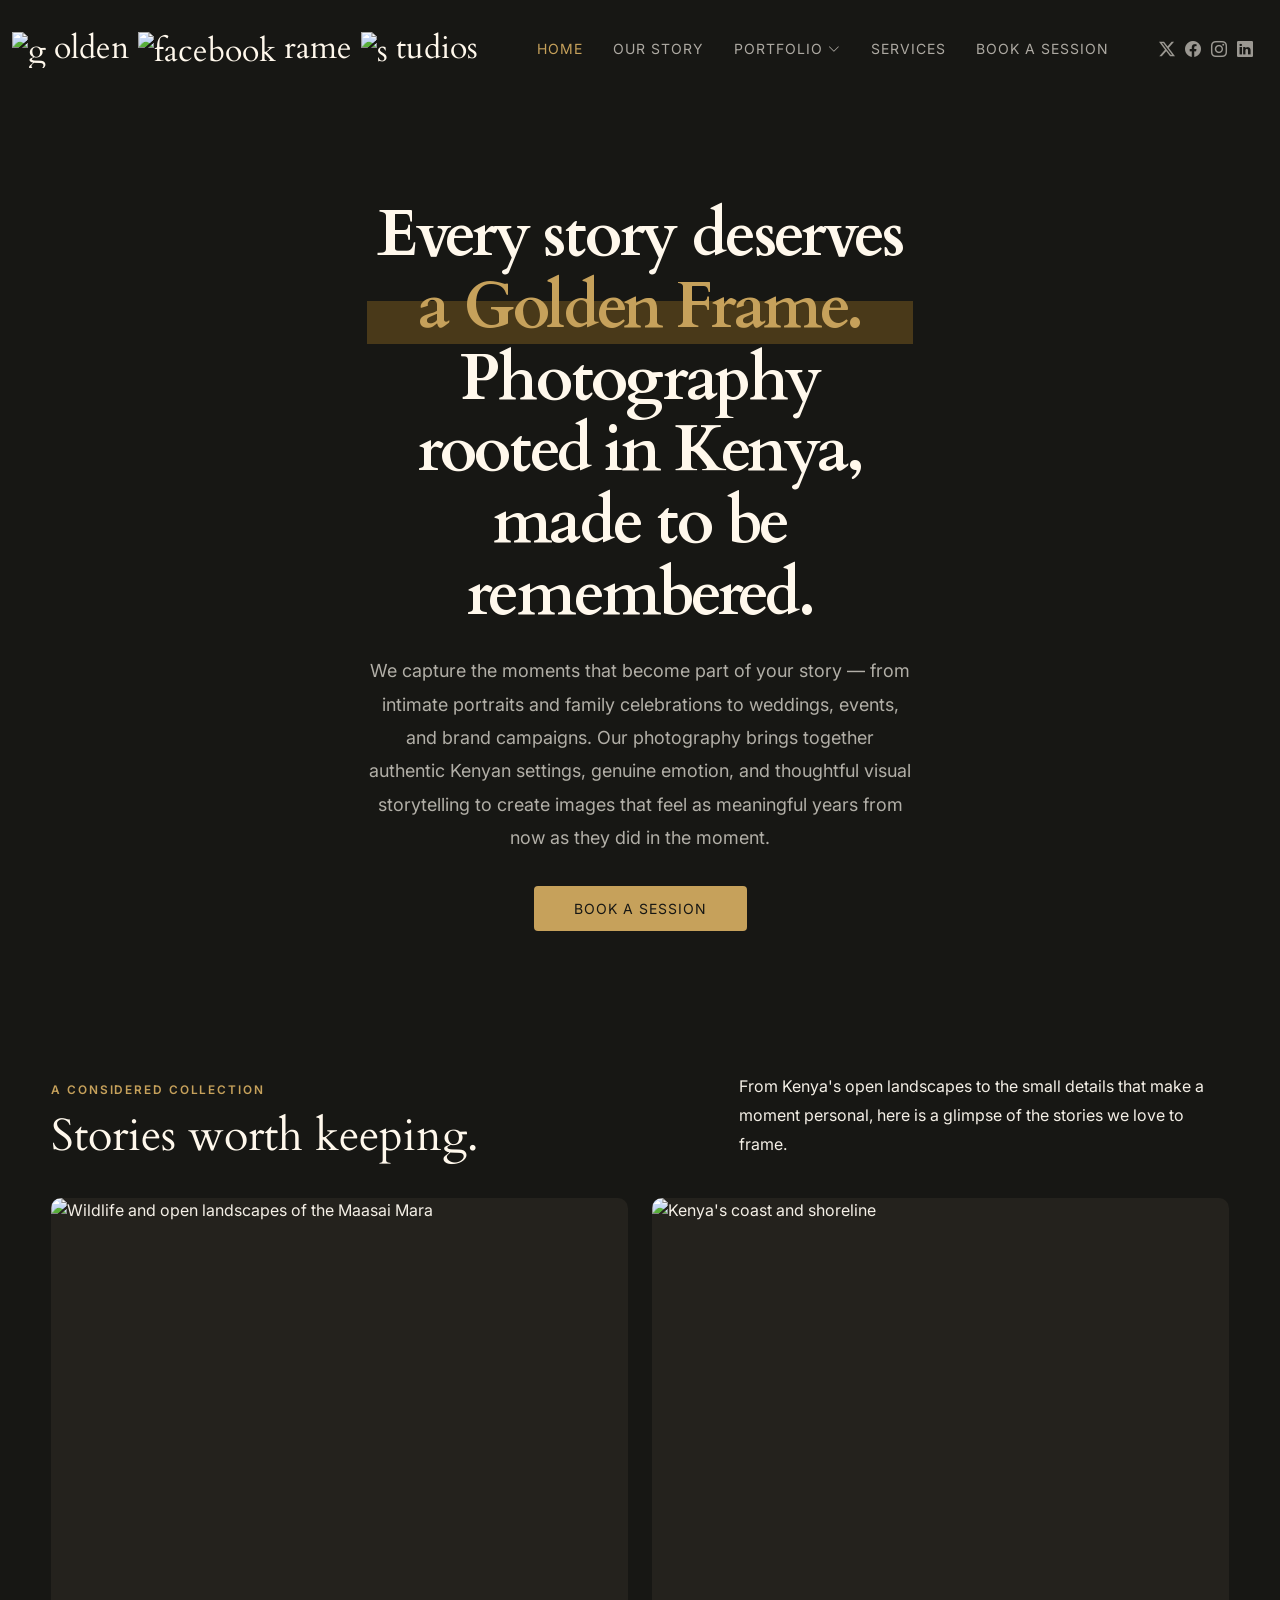
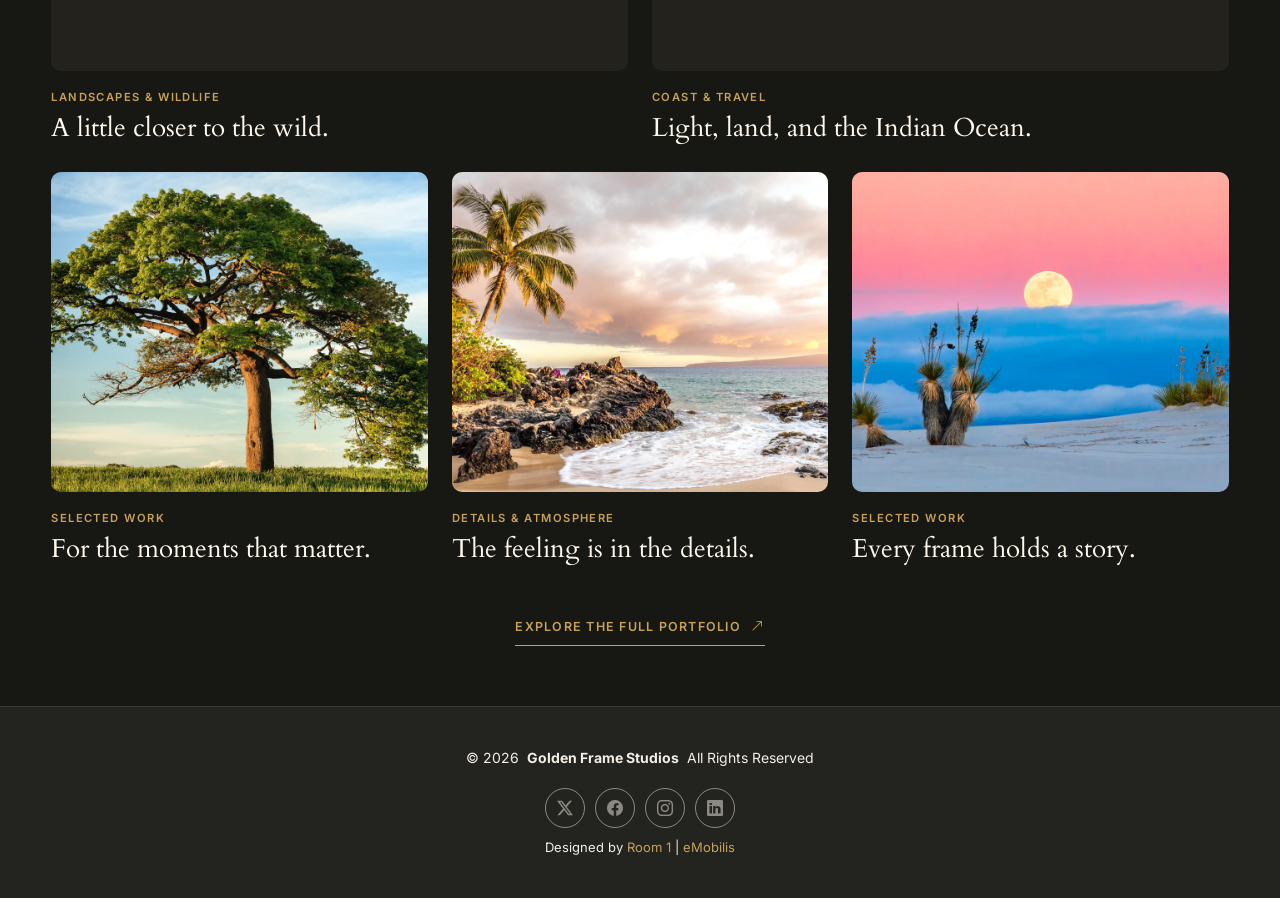
==== commit 162622b9: "Update footer credits across multiple pages to reflect new design partners" ====
--- a/index.html
+++ b/index.html
@@ -428,8 +428,10 @@
         <!-- You can delete the links only if you've purchased the pro version. -->
         <!-- Licensing information: https://bootstrapmade.com/license/ -->
         <!-- Purchase the pro version with working PHP/AJAX contact form: [buy-url] -->
-        Designed by <a href="https://bootstrapmade.com/">BootstrapMade</a> | <a
-          href="https://bootstrapmade.com/tools/">DevTools</a>
+        <!-- Designed by <a href="https://bootstrapmade.com/">BootstrapMade</a> | <a
+          href="https://bootstrapmade.com/tools/">DevTools</a> -->
+          Designed by <a href="#">Room 1</a> | <a
+          href="#">eMobilis</a>
       </div>
     </div>
 
